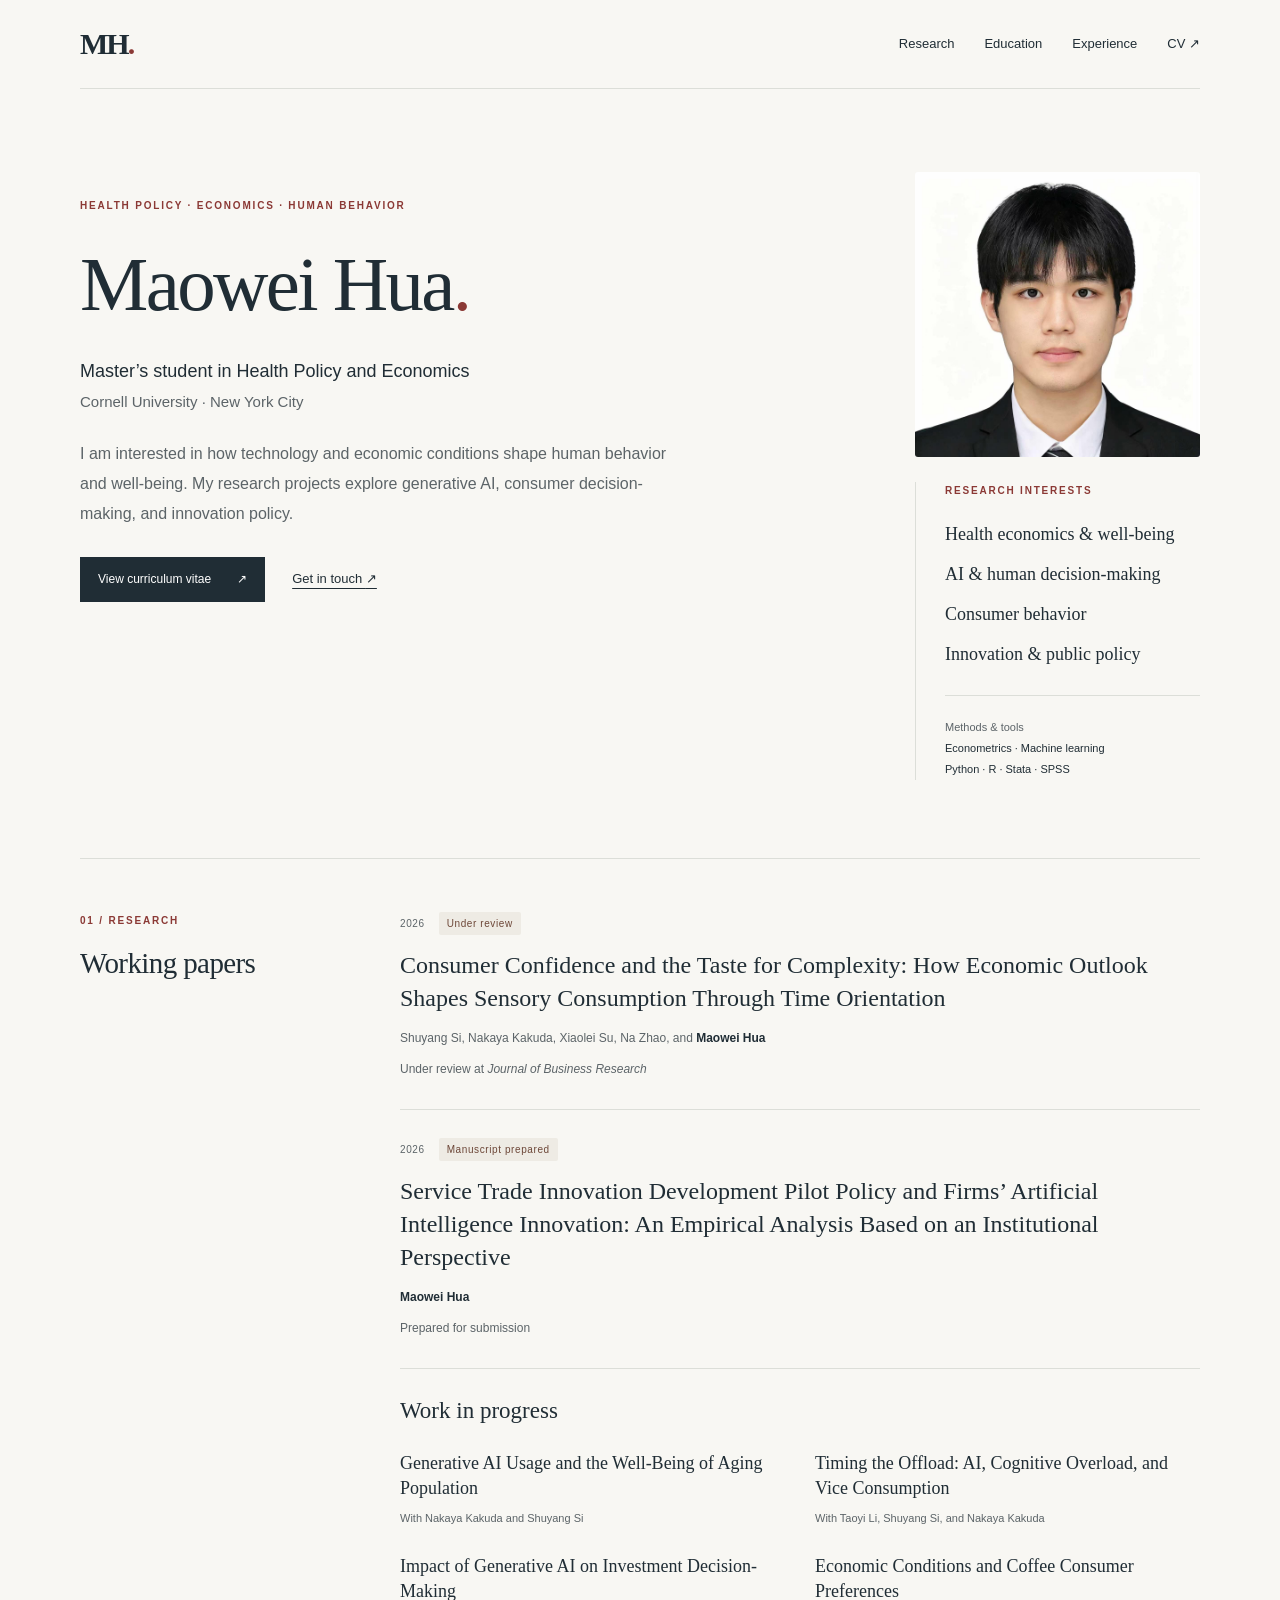
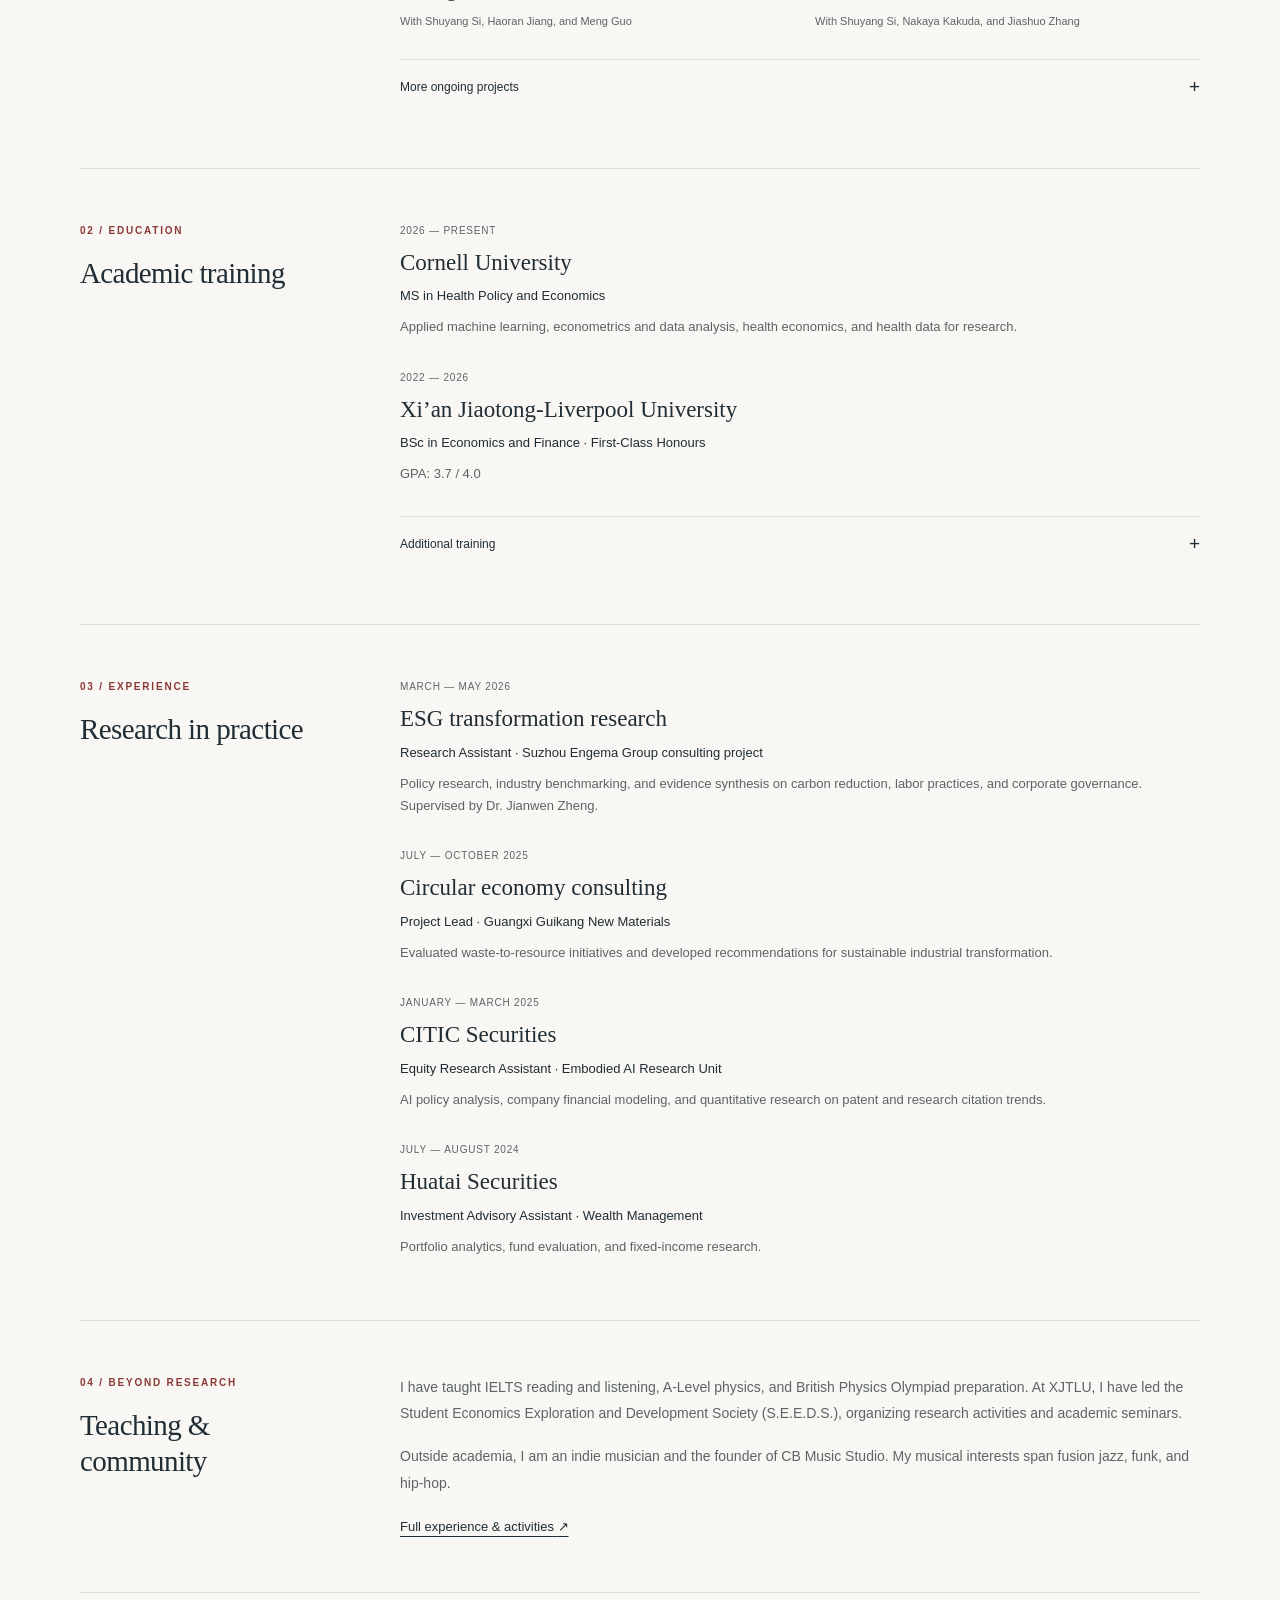
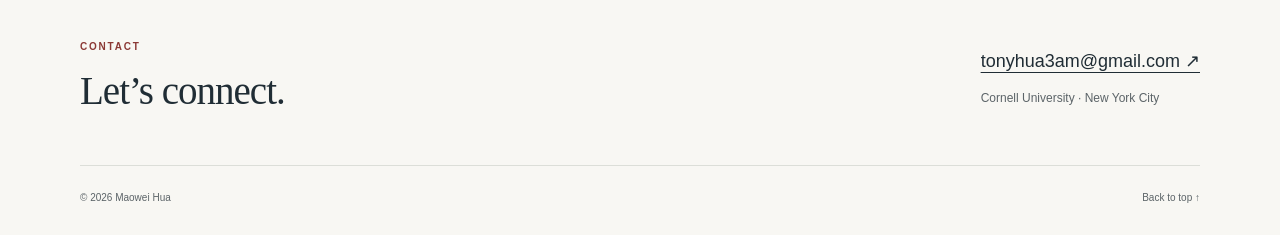
==== index.html @ 82cfe160 "Add files via upload" ====
<!doctype html>
<html lang="en">
<head>
  <meta charset="utf-8">
  <meta name="viewport" content="width=device-width, initial-scale=1">
  <meta name="description" content="Maowei Hua — master's student in Health Policy and Economics at Cornell University. Research interests in AI, consumer behavior, and health economics.">
  <meta name="theme-color" content="#f8f7f3">
  <title>Maowei Hua | Academic Homepage</title>
  <link rel="icon" href="favicon.svg" type="image/svg+xml">
  <link rel="stylesheet" href="style.css">
</head>
<body>
  <a class="skip" href="#main">Skip to content</a>
  <header class="site-header wrap">
    <a class="wordmark" href="#home" aria-label="Maowei Hua, home">MH<span>.</span></a>
    <nav aria-label="Main navigation"><a href="#research">Research</a><a href="#education">Education</a><a href="#experience">Experience</a><a href="cv.html">CV <span aria-hidden="true">↗</span></a></nav>
  </header>
  <main id="main" class="wrap">
    <section id="home" class="hero">
      <div class="hero-main">
        <p class="eyebrow">Health policy · Economics · Human behavior</p>
        <h1>Maowei Hua<span class="accent">.</span></h1>
        <p class="position">Master’s student in Health Policy and Economics<br><span>Cornell University · New York City</span></p>
        <p class="intro">I am interested in how technology and economic conditions shape human behavior and well-being. My research projects explore generative AI, consumer decision-making, and innovation policy.</p>
        <div class="hero-links"><a class="button" href="cv.html">View curriculum vitae <span aria-hidden="true">↗</span></a><a class="text-link" href="mailto:tonyhua3am@gmail.com">Get in touch <span aria-hidden="true">↗</span></a></div>
      </div>
      <aside class="profile-aside" aria-label="Portrait and research interests">
        <img class="portrait" src="portrait.png" alt="Portrait of Maowei Hua in a dark suit against a white background" width="1280" height="1280" fetchpriority="high">
        <div class="research-note">
        <p class="eyebrow">Research interests</p>
        <ul><li>Health economics &amp; well-being</li><li>AI &amp; human decision-making</li><li>Consumer behavior</li><li>Innovation &amp; public policy</li></ul>
        <p class="note-bottom">Methods &amp; tools<br><strong>Econometrics · Machine learning<br>Python · R · Stata · SPSS</strong></p>
        </div>
      </aside>
    </section>
    <section id="research" class="section">
      <div class="section-heading"><p class="eyebrow">01 / Research</p><h2>Working papers</h2></div>
      <div class="section-body">
        <article class="paper"><div class="paper-meta"><span>2026</span><span class="status">Under review</span></div><h3>Consumer Confidence and the Taste for Complexity: How Economic Outlook Shapes Sensory Consumption Through Time Orientation</h3><p class="authors">Shuyang Si, Nakaya Kakuda, Xiaolei Su, Na Zhao, and <strong>Maowei Hua</strong></p><p class="journal">Under review at <em>Journal of Business Research</em></p></article>
        <article class="paper"><div class="paper-meta"><span>2026</span><span class="status">Manuscript prepared</span></div><h3>Service Trade Innovation Development Pilot Policy and Firms’ Artificial Intelligence Innovation: An Empirical Analysis Based on an Institutional Perspective</h3><p class="authors"><strong>Maowei Hua</strong></p><p class="journal">Prepared for submission</p></article>
        <h3 class="subheading">Work in progress</h3>
        <div class="projects">
          <article><h4>Generative AI Usage and the Well-Being of Aging Population</h4><p>With Nakaya Kakuda and Shuyang Si</p></article>
          <article><h4>Timing the Offload: AI, Cognitive Overload, and Vice Consumption</h4><p>With Taoyi Li, Shuyang Si, and Nakaya Kakuda</p></article>
          <article><h4>Impact of Generative AI on Investment Decision-Making</h4><p>With Shuyang Si, Haoran Jiang, and Meng Guo</p></article>
          <article><h4>Economic Conditions and Coffee Consumer Preferences</h4><p>With Shuyang Si, Nakaya Kakuda, and Jiashuo Zhang</p></article>
        </div>
        <details><summary>More ongoing projects <span aria-hidden="true">+</span></summary><div class="projects more-projects">
          <article><h4>Comparative Analysis of Algorithmic vs. Traditional Divination on Student Behavior</h4><p>With Nakaya Kakuda and Canyang Jiang</p></article>
          <article><h4>Impact of Chronic Diseases on Food Confidence</h4><p>With Shuyang Si, Junjie Lvu, and Nakaya Kakuda</p></article>
          <article><h4>Facial Width Height Ratio (fWHR) and Academic Performance: The Relationship Between Researcher’s Facial Structure and Research Output</h4><p>With Yidi Wang, Shuyang Si, and Nakaya Kakuda</p></article>
        </div></details>
      </div>
    </section>
    <section id="education" class="section">
      <div class="section-heading"><p class="eyebrow">02 / Education</p><h2>Academic training</h2></div>
      <div class="section-body">
        <article class="timeline-item"><p class="date">2026 — Present</p><h3>Cornell University</h3><p>MS in Health Policy and Economics</p><p class="muted">Applied machine learning, econometrics and data analysis, health economics, and health data for research.</p></article>
        <article class="timeline-item"><p class="date">2022 — 2026</p><h3>Xi’an Jiaotong-Liverpool University</h3><p>BSc in Economics and Finance · First-Class Honours</p><p class="muted">GPA: 3.7 / 4.0</p></article>
        <details><summary>Additional training <span aria-hidden="true">+</span></summary><div class="additional"><h4>Cornell CICER Summer School · 2025</h4><p>Big data and business analytics, behavioral and environmental economics, corporate finance, and Python. Grade: A+; ranked in the top two.</p><h4>Applied Marketing Analytics Research Seminar · 2024</h4><p>R for statistics in social science. Supervised by Dr. Gokhan Yildirim, Imperial College Business School. Grade: A.</p></div></details>
      </div>
    </section>
    <section id="experience" class="section">
      <div class="section-heading"><p class="eyebrow">03 / Experience</p><h2>Research in practice</h2></div>
      <div class="section-body">
        <article class="timeline-item"><p class="date">March — May 2026</p><h3>ESG transformation research</h3><p>Research Assistant · Suzhou Engema Group consulting project</p><p class="muted">Policy research, industry benchmarking, and evidence synthesis on carbon reduction, labor practices, and corporate governance. Supervised by Dr. Jianwen Zheng.</p></article>
        <article class="timeline-item"><p class="date">July — October 2025</p><h3>Circular economy consulting</h3><p>Project Lead · Guangxi Guikang New Materials</p><p class="muted">Evaluated waste-to-resource initiatives and developed recommendations for sustainable industrial transformation.</p></article>
        <article class="timeline-item"><p class="date">January — March 2025</p><h3>CITIC Securities</h3><p>Equity Research Assistant · Embodied AI Research Unit</p><p class="muted">AI policy analysis, company financial modeling, and quantitative research on patent and research citation trends.</p></article>
        <article class="timeline-item"><p class="date">July — August 2024</p><h3>Huatai Securities</h3><p>Investment Advisory Assistant · Wealth Management</p><p class="muted">Portfolio analytics, fund evaluation, and fixed-income research.</p></article>
      </div>
    </section>
    <section class="section beyond">
      <div class="section-heading"><p class="eyebrow">04 / Beyond research</p><h2>Teaching &amp; community</h2></div>
      <div class="section-body"><p>I have taught IELTS reading and listening, A-Level physics, and British Physics Olympiad preparation. At XJTLU, I have led the Student Economics Exploration and Development Society (S.E.E.D.S.), organizing research activities and academic seminars.</p><p>Outside academia, I am an indie musician and the founder of CB Music Studio. My musical interests span fusion jazz, funk, and hip-hop.</p><a class="text-link" href="cv.html">Full experience &amp; activities <span aria-hidden="true">↗</span></a></div>
    </section>
    <section id="contact" class="contact"><div><p class="eyebrow">Contact</p><h2>Let’s connect.</h2></div><div><a href="mailto:tonyhua3am@gmail.com">tonyhua3am@gmail.com <span aria-hidden="true">↗</span></a><p>Cornell University · New York City</p></div></section>
  </main>
  <footer class="wrap footer"><span>© 2026 Maowei Hua</span><a href="#home">Back to top ↑</a></footer>
</body>
</html>
---- style.css ----
:root{--paper:#f8f7f3;--ink:#202d35;--muted:#5c6468;--accent:#8b3935;--line:#dcded8;--serif:Georgia,'Times New Roman',serif;--sans:Arial,Helvetica,sans-serif}*{box-sizing:border-box}html{scroll-behavior:smooth;scroll-padding-top:32px}body{margin:0;background:var(--paper);color:var(--ink);font:16px/1.7 var(--sans);-webkit-font-smoothing:antialiased}a{color:inherit;text-decoration-thickness:1px;text-underline-offset:5px}a:hover{color:var(--accent)}a:focus-visible,summary:focus-visible,button:focus-visible{outline:2px solid var(--accent);outline-offset:6px}p{margin:0 0 16px}h1,h2,h3,h4{font-weight:400;line-height:1.25;margin:0}h1,h2,h3{font-family:var(--serif)}.wrap{width:min(1120px,calc(100% - 112px));margin:auto}.site-header{display:flex;align-items:center;justify-content:space-between;padding:27px 0;border-bottom:1px solid var(--line)}.wordmark{font:700 30px var(--serif);text-decoration:none;letter-spacing:-2px}.wordmark span,.accent{color:var(--accent)}nav{display:flex;gap:30px;font-size:13px}nav a{text-decoration:none}.hero{display:grid;grid-template-columns:1fr 285px;gap:90px;padding:83px 0 78px;align-items:center}.eyebrow{text-transform:uppercase;letter-spacing:1.8px;font-size:10px;font-weight:700;color:var(--accent);margin-bottom:23px}.hero h1{font-size:clamp(48px,6vw,78px);letter-spacing:-2.6px;margin:0 0 24px}.position{font-size:18px;line-height:1.65;margin-bottom:23px}.position span{color:var(--muted);font-size:15px}.intro{max-width:610px;color:var(--muted);font-size:16px;line-height:1.85}.hero-links{display:flex;gap:27px;align-items:center;margin-top:29px}.button{display:inline-flex;gap:26px;align-items:center;background:var(--ink);color:white;text-decoration:none;padding:12px 18px;font-size:12px}.button:hover{background:var(--accent);color:white}.text-link{font-size:13px}.research-note{border-left:1px solid var(--line);padding:12px 0 8px 29px}.research-note .eyebrow{margin-bottom:22px}.research-note ul{padding:0;list-style:none;margin:0 0 28px}.research-note li{font:18px/1.45 var(--serif);margin-bottom:14px}.note-bottom{font-size:11px;line-height:1.9;color:var(--muted);border-top:1px solid var(--line);padding-top:21px;margin-bottom:0}.note-bottom strong{font-weight:400;color:var(--ink)}.section{border-top:1px solid var(--line);padding:53px 0;display:grid;grid-template-columns:250px 1fr;gap:70px}.section-heading .eyebrow{margin-bottom:16px}.section-heading h2{font-size:29px;letter-spacing:-.6px}.paper{padding-bottom:30px;margin-bottom:28px;border-bottom:1px solid var(--line)}.paper-meta{display:flex;gap:14px;align-items:center;font-size:10px;letter-spacing:.6px;margin-bottom:14px;color:var(--muted)}.status{background:#eeebe4;color:#6d4738;padding:3px 8px;border-radius:2px}.paper h3{font-size:24px;line-height:1.36;margin-bottom:14px}.authors{font-size:12px;color:var(--muted);margin-bottom:9px;line-height:1.8}.authors strong{font-weight:600;color:var(--ink)}.journal{font-size:12px;color:var(--muted);margin-bottom:0}.subheading{font-size:23px;margin-bottom:25px}.projects{display:grid;grid-template-columns:1fr 1fr;gap:25px 30px}.projects h4{font-family:var(--serif);font-size:18px;line-height:1.4;margin-bottom:8px}.projects p{font-size:11px;color:var(--muted);line-height:1.8;margin:0}details{margin-top:27px;border-top:1px solid var(--line)}summary{font-size:12px;cursor:pointer;padding:17px 0;list-style:none;display:flex;justify-content:space-between;gap:20px}summary::-webkit-details-marker{display:none}summary span{font-size:19px;line-height:1}details[open] summary span{transform:rotate(45deg)}.more-projects{padding:12px 0 20px}.timeline-item{margin-bottom:30px}.timeline-item:last-child{margin-bottom:0}.date{font-size:10px;letter-spacing:.8px;text-transform:uppercase;color:var(--muted);margin:0 0 10px}.timeline-item h3{font-size:23px;margin-bottom:8px}.timeline-item p:not(.date){font-size:13px;margin-bottom:9px}.muted{color:var(--muted)}.additional{padding:8px 0}.additional h4{font:18px/1.4 var(--serif);margin-bottom:9px}.additional p{font-size:13px;color:var(--muted);margin-bottom:23px}.beyond .section-body p{font-size:14px;color:var(--muted);line-height:1.9}.contact{border-top:1px solid var(--line);padding:45px 0 49px;display:flex;align-items:center;justify-content:space-between;gap:30px}.contact .eyebrow{margin-bottom:12px}.contact h2{font-size:39px;letter-spacing:-1px}.contact a{font-size:18px}.contact p:not(.eyebrow){font-size:12px;color:var(--muted);margin:12px 0 0}.footer{border-top:1px solid var(--line);padding:23px 0 29px;display:flex;justify-content:space-between;font-size:10px;color:var(--muted)}.footer a{text-decoration:none}.skip{position:absolute;left:20px;top:-100px;background:var(--ink);color:white;padding:10px;z-index:10}.skip:focus{top:10px}.cv{max-width:850px;padding-top:50px;padding-bottom:50px}.cv h1{font-size:52px;margin-bottom:8px}.cv .cv-subtitle{color:var(--muted);font-size:16px}.cv h2{font-size:25px;margin:35px 0 20px;border-bottom:1px solid var(--line);padding-bottom:10px}.cv h3{font-size:19px;margin-bottom:6px}.cv article{margin-bottom:22px}.cv article p,.cv li{font-size:13px}.cv ul{padding-left:20px}.cv .cv-actions{display:flex;gap:20px;margin:25px 0}.cv button{border:0;cursor:pointer;font-family:var(--sans)}.cv-note{font-size:11px;color:var(--muted)}@media(max-width:950px){.wrap{width:calc(100% - 64px)}.hero{gap:40px;grid-template-columns:1fr 240px}.section{grid-template-columns:190px 1fr;gap:35px}.hero h1{font-size:62px}.hero-links{gap:18px}}@media(max-width:700px){.wrap{width:calc(100% - 40px)}.site-header{padding:22px 0}nav{gap:16px;font-size:11px}.wordmark{font-size:26px}.hero{grid-template-columns:1fr;gap:32px;padding:49px 0 43px}.hero h1{font-size:54px}.eyebrow{letter-spacing:1.3px;font-size:9px}.hero .eyebrow{margin-bottom:20px}.position{font-size:17px}.intro{font-size:15px}.research-note{padding:0 0 0 20px}.research-note ul{display:grid;grid-template-columns:1fr 1fr;gap:12px 18px;margin-bottom:0}.research-note li{font-size:16px;margin:0}.note-bottom{margin-top:20px}.section{display:block;padding:36px 0}.section-heading{margin-bottom:27px}.section-heading .eyebrow{margin-bottom:10px}.section-heading h2{font-size:28px}.paper h3{font-size:22px}.projects{grid-template-columns:1fr;gap:24px}.projects h4{font-size:19px}.projects p{font-size:12px}.contact{display:block;padding:35px 0}.contact>div+div{margin-top:25px}.contact a{font-size:17px}.hero-links{flex-wrap:wrap}.cv{padding-top:30px}.cv h1{font-size:42px}}@media(prefers-reduced-motion:reduce){html{scroll-behavior:auto}}@media print{body{background:white;color:black;font-size:11px}.site-header,.footer,.cv-actions,.skip{display:none!important}.wrap{width:100%;max-width:none}.cv{padding:0}.cv h1{font-size:30px}.cv h2{font-size:18px;margin-top:22px;break-after:avoid}.cv h3{font-size:14px}.cv article{break-inside:avoid;margin-bottom:12px}.cv article p,.cv li{font-size:10px;line-height:1.5}.cv .cv-subtitle{font-size:11px}a{color:inherit;text-decoration:none}@page{size:A4;margin:18mm}}
.profile-aside{align-self:start}.portrait{display:block;width:100%;height:auto;aspect-ratio:4/5;object-fit:cover;border-radius:3px;margin-bottom:25px}.profile-aside .research-note{padding-top:0;padding-bottom:0}.hero{align-items:start}.hero-main{padding-top:25px}@media(max-width:700px){.hero-main{padding-top:0}.profile-aside{display:grid;grid-template-columns:125px 1fr;gap:20px;align-items:start}.portrait{margin:0}.profile-aside .research-note{border:0;padding:0}.profile-aside .research-note ul{display:block}.profile-aside .research-note li{margin-bottom:10px;font-size:15px}.profile-aside .research-note .eyebrow{margin-bottom:13px}.profile-aside .note-bottom{font-size:10px;margin-top:15px;padding-top:13px}}
.portrait{aspect-ratio:1/1}
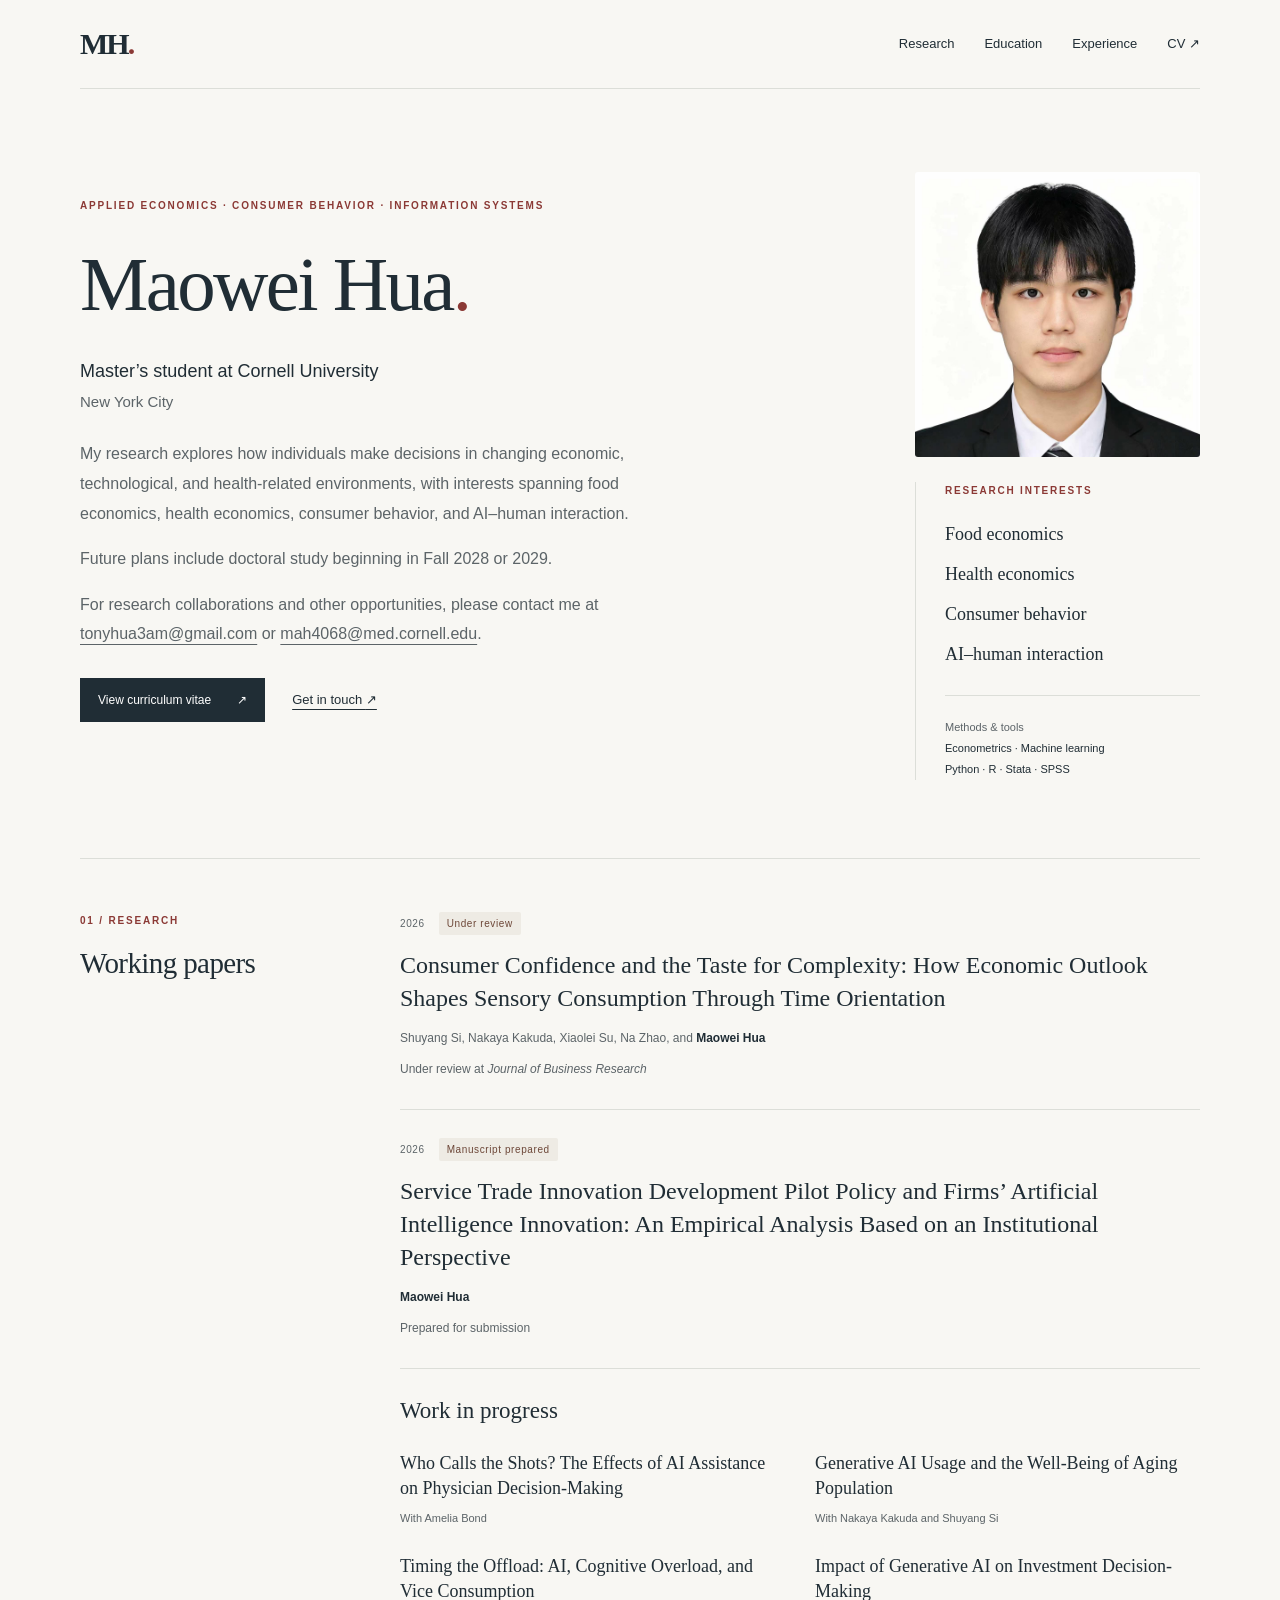
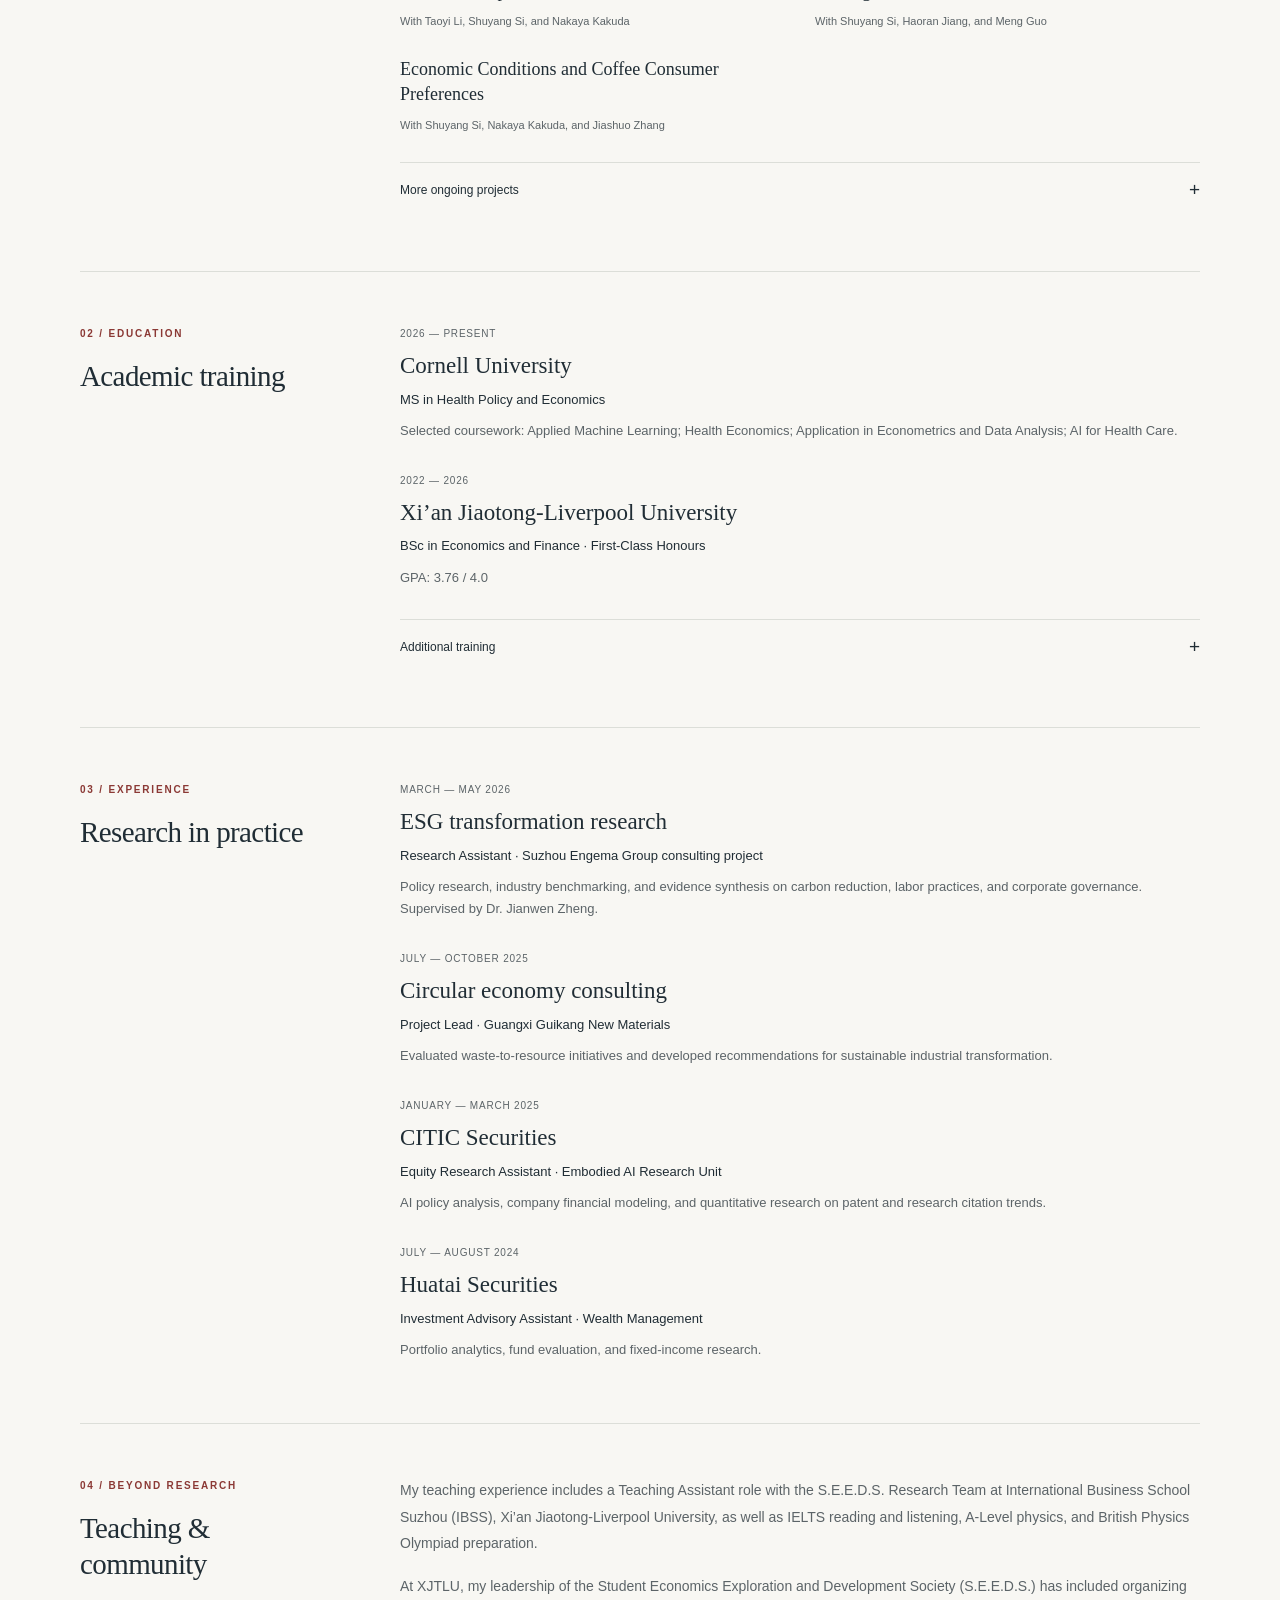
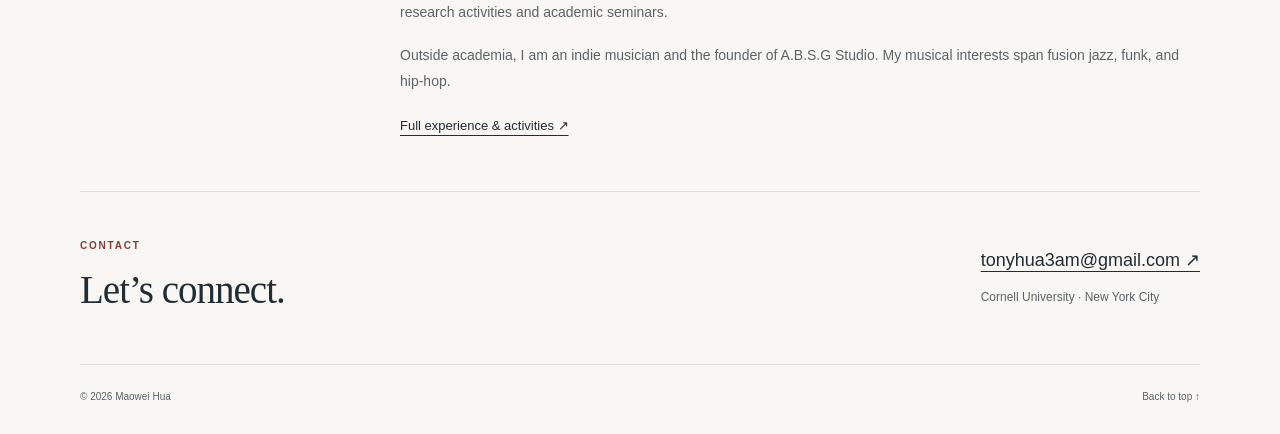
==== commit db0dea7a: "Add files via upload" ====
--- a/index.html
+++ b/index.html
@@ -3,7 +3,7 @@
 <head>
   <meta charset="utf-8">
   <meta name="viewport" content="width=device-width, initial-scale=1">
-  <meta name="description" content="Maowei Hua — master's student in Health Policy and Economics at Cornell University. Research interests in AI, consumer behavior, and health economics.">
+  <meta name="description" content="Maowei Hua — master’s student at Cornell University. Research interests in applied economics, consumer behavior, information systems, and AI–human interaction.">
   <meta name="theme-color" content="#f8f7f3">
   <title>Maowei Hua | Academic Homepage</title>
   <link rel="icon" href="favicon.svg" type="image/svg+xml">
@@ -18,17 +18,19 @@
   <main id="main" class="wrap">
     <section id="home" class="hero">
       <div class="hero-main">
-        <p class="eyebrow">Health policy · Economics · Human behavior</p>
+        <p class="eyebrow">Applied economics · Consumer behavior · Information systems</p>
         <h1>Maowei Hua<span class="accent">.</span></h1>
-        <p class="position">Master’s student in Health Policy and Economics<br><span>Cornell University · New York City</span></p>
-        <p class="intro">I am interested in how technology and economic conditions shape human behavior and well-being. My research projects explore generative AI, consumer decision-making, and innovation policy.</p>
+        <p class="position">Master’s student at Cornell University<br><span>New York City</span></p>
+        <p class="intro">My research explores how individuals make decisions in changing economic, technological, and health-related environments, with interests spanning food economics, health economics, consumer behavior, and AI–human interaction.</p>
+        <p class="intro">Future plans include doctoral study beginning in Fall 2028 or 2029.</p>
+        <p class="intro">For research collaborations and other opportunities, please contact me at <a href="mailto:tonyhua3am@gmail.com">tonyhua3am@gmail.com</a> or <a href="mailto:mah4068@med.cornell.edu">mah4068@med.cornell.edu</a>.</p>
         <div class="hero-links"><a class="button" href="cv.html">View curriculum vitae <span aria-hidden="true">↗</span></a><a class="text-link" href="mailto:tonyhua3am@gmail.com">Get in touch <span aria-hidden="true">↗</span></a></div>
       </div>
       <aside class="profile-aside" aria-label="Portrait and research interests">
         <img class="portrait" src="portrait.png" alt="Portrait of Maowei Hua in a dark suit against a white background" width="1280" height="1280" fetchpriority="high">
         <div class="research-note">
         <p class="eyebrow">Research interests</p>
-        <ul><li>Health economics &amp; well-being</li><li>AI &amp; human decision-making</li><li>Consumer behavior</li><li>Innovation &amp; public policy</li></ul>
+        <ul><li>Food economics</li><li>Health economics</li><li>Consumer behavior</li><li>AI–human interaction</li></ul>
         <p class="note-bottom">Methods &amp; tools<br><strong>Econometrics · Machine learning<br>Python · R · Stata · SPSS</strong></p>
         </div>
       </aside>
@@ -40,13 +42,13 @@
         <article class="paper"><div class="paper-meta"><span>2026</span><span class="status">Manuscript prepared</span></div><h3>Service Trade Innovation Development Pilot Policy and Firms’ Artificial Intelligence Innovation: An Empirical Analysis Based on an Institutional Perspective</h3><p class="authors"><strong>Maowei Hua</strong></p><p class="journal">Prepared for submission</p></article>
         <h3 class="subheading">Work in progress</h3>
         <div class="projects">
+          <article><h4>Who Calls the Shots? The Effects of AI Assistance on Physician Decision-Making</h4><p>With Amelia Bond</p></article>
           <article><h4>Generative AI Usage and the Well-Being of Aging Population</h4><p>With Nakaya Kakuda and Shuyang Si</p></article>
           <article><h4>Timing the Offload: AI, Cognitive Overload, and Vice Consumption</h4><p>With Taoyi Li, Shuyang Si, and Nakaya Kakuda</p></article>
           <article><h4>Impact of Generative AI on Investment Decision-Making</h4><p>With Shuyang Si, Haoran Jiang, and Meng Guo</p></article>
           <article><h4>Economic Conditions and Coffee Consumer Preferences</h4><p>With Shuyang Si, Nakaya Kakuda, and Jiashuo Zhang</p></article>
         </div>
         <details><summary>More ongoing projects <span aria-hidden="true">+</span></summary><div class="projects more-projects">
-          <article><h4>Comparative Analysis of Algorithmic vs. Traditional Divination on Student Behavior</h4><p>With Nakaya Kakuda and Canyang Jiang</p></article>
           <article><h4>Impact of Chronic Diseases on Food Confidence</h4><p>With Shuyang Si, Junjie Lvu, and Nakaya Kakuda</p></article>
           <article><h4>Facial Width Height Ratio (fWHR) and Academic Performance: The Relationship Between Researcher’s Facial Structure and Research Output</h4><p>With Yidi Wang, Shuyang Si, and Nakaya Kakuda</p></article>
         </div></details>
@@ -55,8 +57,8 @@
     <section id="education" class="section">
       <div class="section-heading"><p class="eyebrow">02 / Education</p><h2>Academic training</h2></div>
       <div class="section-body">
-        <article class="timeline-item"><p class="date">2026 — Present</p><h3>Cornell University</h3><p>MS in Health Policy and Economics</p><p class="muted">Applied machine learning, econometrics and data analysis, health economics, and health data for research.</p></article>
-        <article class="timeline-item"><p class="date">2022 — 2026</p><h3>Xi’an Jiaotong-Liverpool University</h3><p>BSc in Economics and Finance · First-Class Honours</p><p class="muted">GPA: 3.7 / 4.0</p></article>
+        <article class="timeline-item"><p class="date">2026 — Present</p><h3>Cornell University</h3><p>MS in Health Policy and Economics</p><p class="muted">Selected coursework: Applied Machine Learning; Health Economics; Application in Econometrics and Data Analysis; AI for Health Care.</p></article>
+        <article class="timeline-item"><p class="date">2022 — 2026</p><h3>Xi’an Jiaotong-Liverpool University</h3><p>BSc in Economics and Finance · First-Class Honours</p><p class="muted">GPA: 3.76 / 4.0</p></article>
         <details><summary>Additional training <span aria-hidden="true">+</span></summary><div class="additional"><h4>Cornell CICER Summer School · 2025</h4><p>Big data and business analytics, behavioral and environmental economics, corporate finance, and Python. Grade: A+; ranked in the top two.</p><h4>Applied Marketing Analytics Research Seminar · 2024</h4><p>R for statistics in social science. Supervised by Dr. Gokhan Yildirim, Imperial College Business School. Grade: A.</p></div></details>
       </div>
     </section>
@@ -71,7 +73,7 @@
     </section>
     <section class="section beyond">
       <div class="section-heading"><p class="eyebrow">04 / Beyond research</p><h2>Teaching &amp; community</h2></div>
-      <div class="section-body"><p>I have taught IELTS reading and listening, A-Level physics, and British Physics Olympiad preparation. At XJTLU, I have led the Student Economics Exploration and Development Society (S.E.E.D.S.), organizing research activities and academic seminars.</p><p>Outside academia, I am an indie musician and the founder of CB Music Studio. My musical interests span fusion jazz, funk, and hip-hop.</p><a class="text-link" href="cv.html">Full experience &amp; activities <span aria-hidden="true">↗</span></a></div>
+      <div class="section-body"><p>My teaching experience includes a Teaching Assistant role with the S.E.E.D.S. Research Team at International Business School Suzhou (IBSS), Xi’an Jiaotong-Liverpool University, as well as IELTS reading and listening, A-Level physics, and British Physics Olympiad preparation.</p><p>At XJTLU, my leadership of the Student Economics Exploration and Development Society (S.E.E.D.S.) has included organizing research activities and academic seminars.</p><p>Outside academia, I am an indie musician and the founder of A.B.S.G Studio. My musical interests span fusion jazz, funk, and hip-hop.</p><a class="text-link" href="cv.html">Full experience &amp; activities <span aria-hidden="true">↗</span></a></div>
     </section>
     <section id="contact" class="contact"><div><p class="eyebrow">Contact</p><h2>Let’s connect.</h2></div><div><a href="mailto:tonyhua3am@gmail.com">tonyhua3am@gmail.com <span aria-hidden="true">↗</span></a><p>Cornell University · New York City</p></div></section>
   </main>
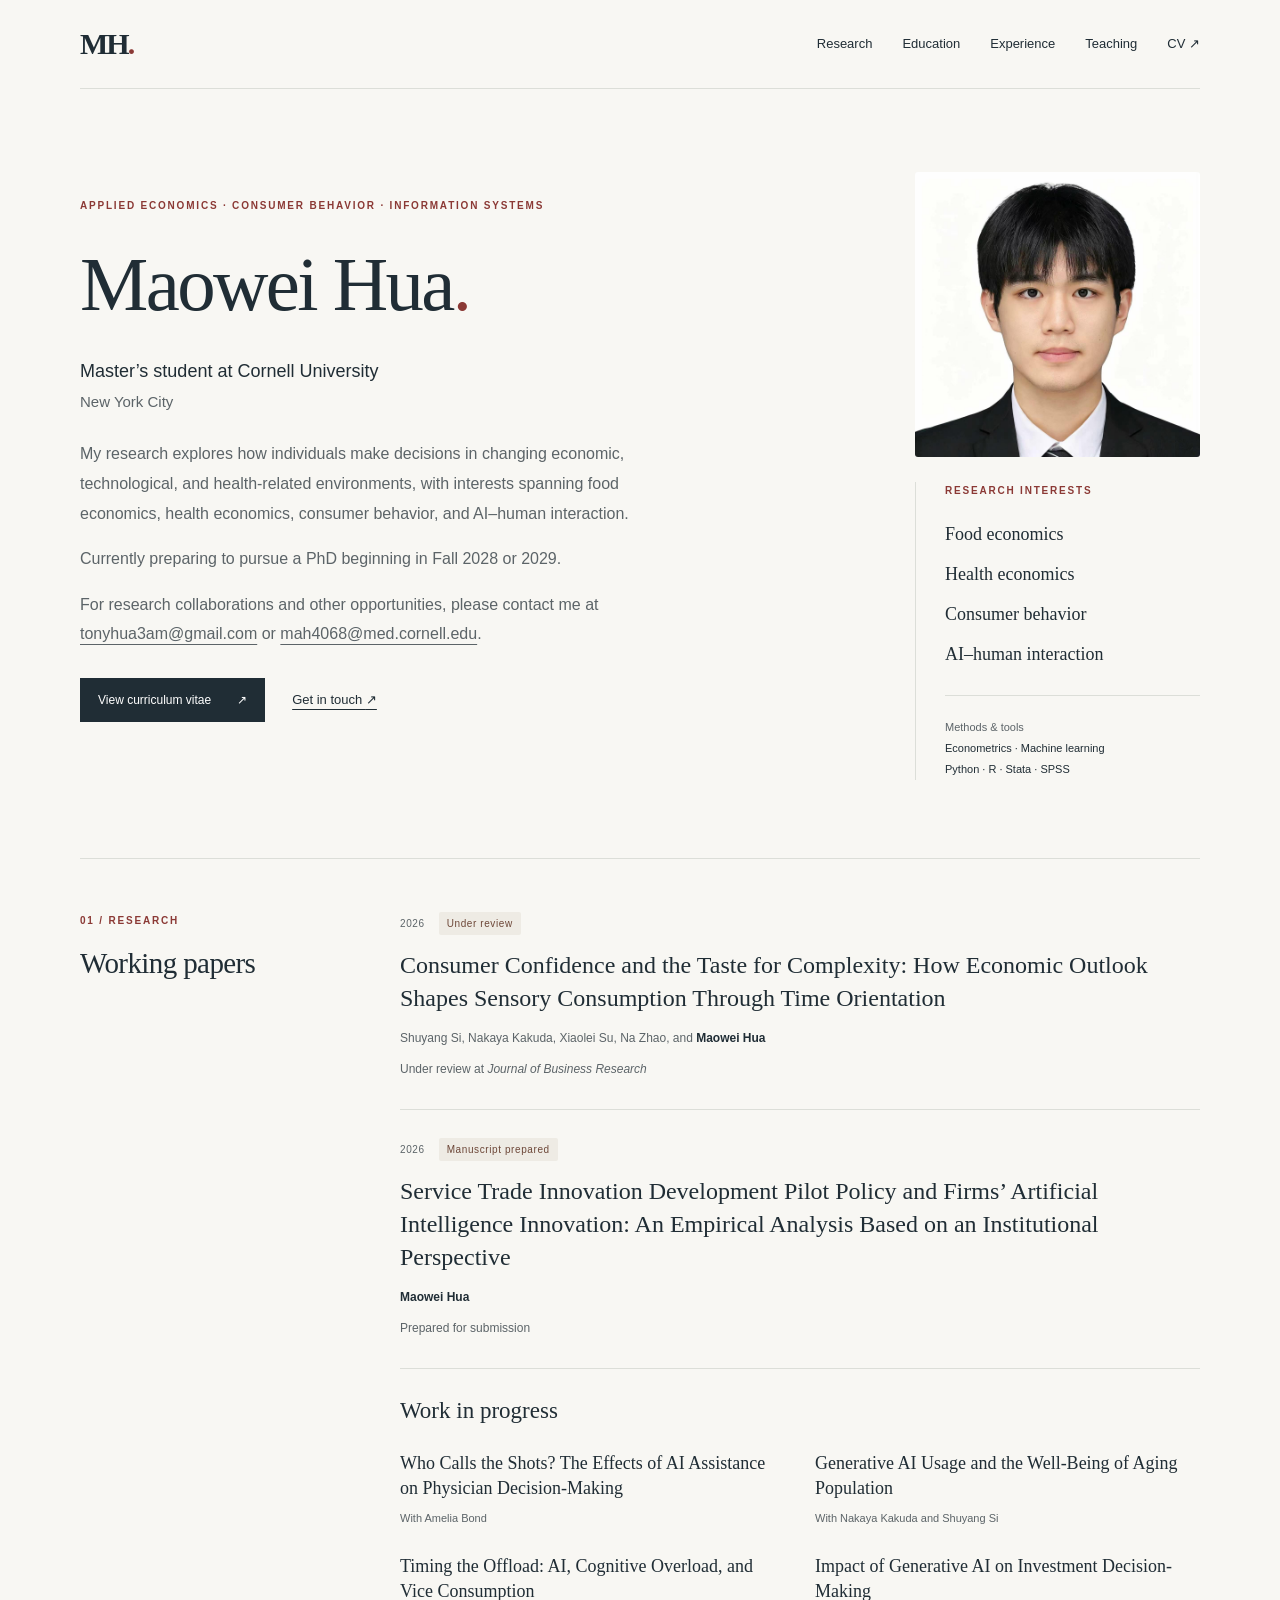
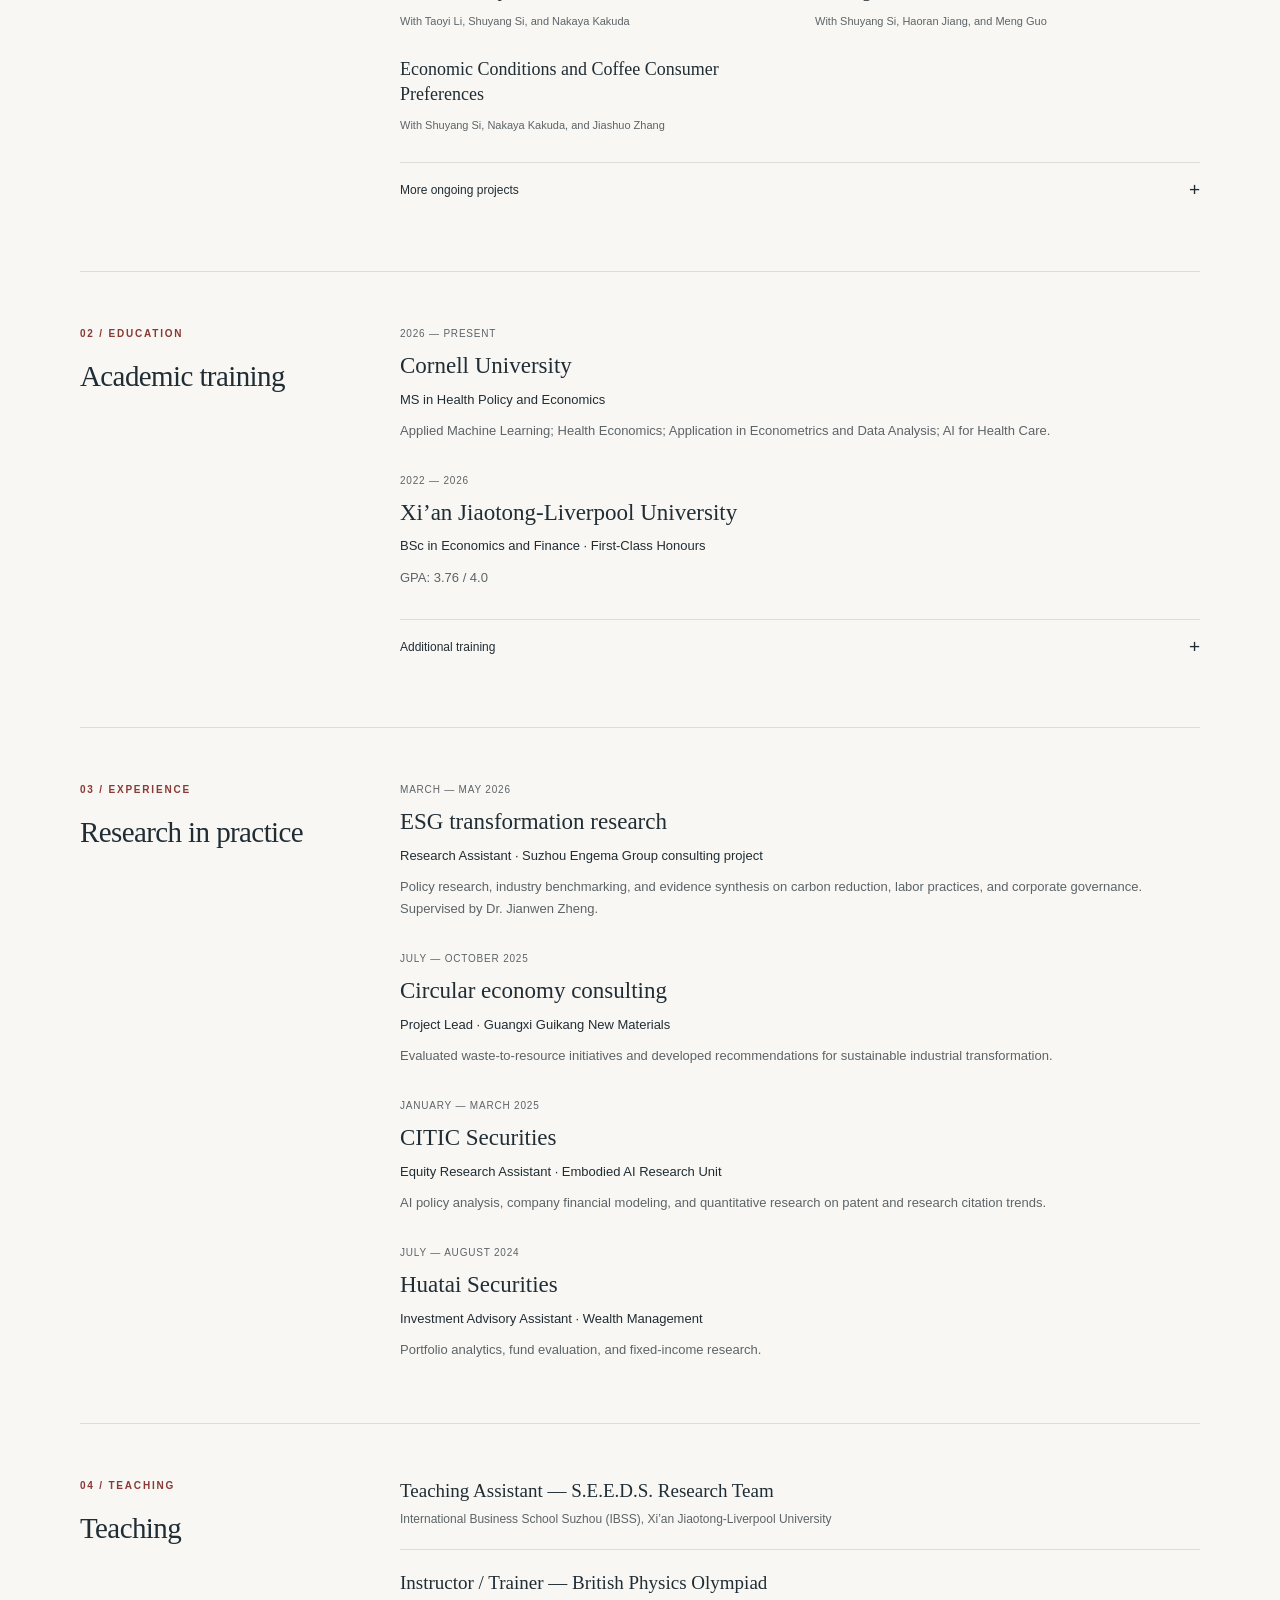
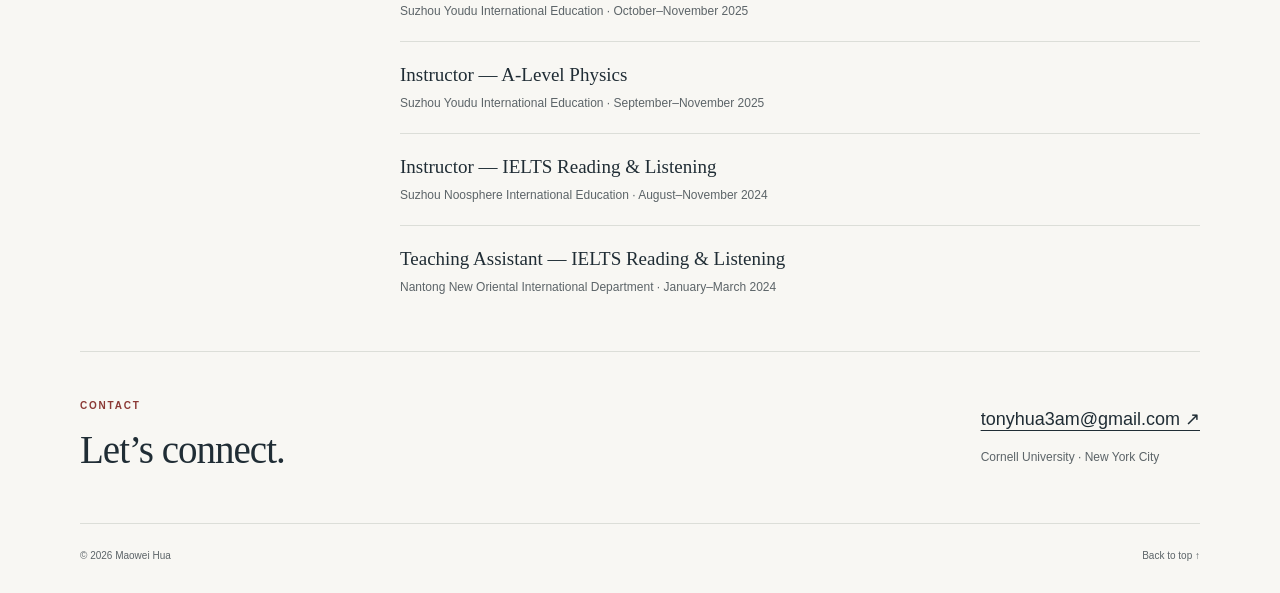
==== commit 32ab97b7: "Add files via upload" ====
--- a/index.html
+++ b/index.html
@@ -13,7 +13,7 @@
   <a class="skip" href="#main">Skip to content</a>
   <header class="site-header wrap">
     <a class="wordmark" href="#home" aria-label="Maowei Hua, home">MH<span>.</span></a>
-    <nav aria-label="Main navigation"><a href="#research">Research</a><a href="#education">Education</a><a href="#experience">Experience</a><a href="cv.html">CV <span aria-hidden="true">↗</span></a></nav>
+    <nav aria-label="Main navigation"><a href="#research">Research</a><a href="#education">Education</a><a href="#experience">Experience</a><a href="#teaching">Teaching</a><a href="cv.html">CV <span aria-hidden="true">↗</span></a></nav>
   </header>
   <main id="main" class="wrap">
     <section id="home" class="hero">
@@ -22,7 +22,7 @@
         <h1>Maowei Hua<span class="accent">.</span></h1>
         <p class="position">Master’s student at Cornell University<br><span>New York City</span></p>
         <p class="intro">My research explores how individuals make decisions in changing economic, technological, and health-related environments, with interests spanning food economics, health economics, consumer behavior, and AI–human interaction.</p>
-        <p class="intro">Future plans include doctoral study beginning in Fall 2028 or 2029.</p>
+        <p class="intro">Currently preparing to pursue a PhD beginning in Fall 2028 or 2029.</p>
         <p class="intro">For research collaborations and other opportunities, please contact me at <a href="mailto:tonyhua3am@gmail.com">tonyhua3am@gmail.com</a> or <a href="mailto:mah4068@med.cornell.edu">mah4068@med.cornell.edu</a>.</p>
         <div class="hero-links"><a class="button" href="cv.html">View curriculum vitae <span aria-hidden="true">↗</span></a><a class="text-link" href="mailto:tonyhua3am@gmail.com">Get in touch <span aria-hidden="true">↗</span></a></div>
       </div>
@@ -57,7 +57,7 @@
     <section id="education" class="section">
       <div class="section-heading"><p class="eyebrow">02 / Education</p><h2>Academic training</h2></div>
       <div class="section-body">
-        <article class="timeline-item"><p class="date">2026 — Present</p><h3>Cornell University</h3><p>MS in Health Policy and Economics</p><p class="muted">Selected coursework: Applied Machine Learning; Health Economics; Application in Econometrics and Data Analysis; AI for Health Care.</p></article>
+        <article class="timeline-item"><p class="date">2026 — Present</p><h3>Cornell University</h3><p>MS in Health Policy and Economics</p><p class="muted">Applied Machine Learning; Health Economics; Application in Econometrics and Data Analysis; AI for Health Care.</p></article>
         <article class="timeline-item"><p class="date">2022 — 2026</p><h3>Xi’an Jiaotong-Liverpool University</h3><p>BSc in Economics and Finance · First-Class Honours</p><p class="muted">GPA: 3.76 / 4.0</p></article>
         <details><summary>Additional training <span aria-hidden="true">+</span></summary><div class="additional"><h4>Cornell CICER Summer School · 2025</h4><p>Big data and business analytics, behavioral and environmental economics, corporate finance, and Python. Grade: A+; ranked in the top two.</p><h4>Applied Marketing Analytics Research Seminar · 2024</h4><p>R for statistics in social science. Supervised by Dr. Gokhan Yildirim, Imperial College Business School. Grade: A.</p></div></details>
       </div>
@@ -71,9 +71,17 @@
         <article class="timeline-item"><p class="date">July — August 2024</p><h3>Huatai Securities</h3><p>Investment Advisory Assistant · Wealth Management</p><p class="muted">Portfolio analytics, fund evaluation, and fixed-income research.</p></article>
       </div>
     </section>
-    <section class="section beyond">
-      <div class="section-heading"><p class="eyebrow">04 / Beyond research</p><h2>Teaching &amp; community</h2></div>
-      <div class="section-body"><p>My teaching experience includes a Teaching Assistant role with the S.E.E.D.S. Research Team at International Business School Suzhou (IBSS), Xi’an Jiaotong-Liverpool University, as well as IELTS reading and listening, A-Level physics, and British Physics Olympiad preparation.</p><p>At XJTLU, my leadership of the Student Economics Exploration and Development Society (S.E.E.D.S.) has included organizing research activities and academic seminars.</p><p>Outside academia, I am an indie musician and the founder of A.B.S.G Studio. My musical interests span fusion jazz, funk, and hip-hop.</p><a class="text-link" href="cv.html">Full experience &amp; activities <span aria-hidden="true">↗</span></a></div>
+    <section id="teaching" class="section">
+      <div class="section-heading"><p class="eyebrow">04 / Teaching</p><h2>Teaching</h2></div>
+      <div class="section-body">
+        <ul class="teaching-list">
+          <li><h3>Teaching Assistant — S.E.E.D.S. Research Team</h3><p>International Business School Suzhou (IBSS), Xi’an Jiaotong-Liverpool University</p></li>
+          <li><h3>Instructor / Trainer — British Physics Olympiad</h3><p>Suzhou Youdu International Education · October–November 2025</p></li>
+          <li><h3>Instructor — A-Level Physics</h3><p>Suzhou Youdu International Education · September–November 2025</p></li>
+          <li><h3>Instructor — IELTS Reading &amp; Listening</h3><p>Suzhou Noosphere International Education · August–November 2024</p></li>
+          <li><h3>Teaching Assistant — IELTS Reading &amp; Listening</h3><p>Nantong New Oriental International Department · January–March 2024</p></li>
+        </ul>
+      </div>
     </section>
     <section id="contact" class="contact"><div><p class="eyebrow">Contact</p><h2>Let’s connect.</h2></div><div><a href="mailto:tonyhua3am@gmail.com">tonyhua3am@gmail.com <span aria-hidden="true">↗</span></a><p>Cornell University · New York City</p></div></section>
   </main>
--- a/style.css
+++ b/style.css
@@ -1,3 +1,4 @@
 :root{--paper:#f8f7f3;--ink:#202d35;--muted:#5c6468;--accent:#8b3935;--line:#dcded8;--serif:Georgia,'Times New Roman',serif;--sans:Arial,Helvetica,sans-serif}*{box-sizing:border-box}html{scroll-behavior:smooth;scroll-padding-top:32px}body{margin:0;background:var(--paper);color:var(--ink);font:16px/1.7 var(--sans);-webkit-font-smoothing:antialiased}a{color:inherit;text-decoration-thickness:1px;text-underline-offset:5px}a:hover{color:var(--accent)}a:focus-visible,summary:focus-visible,button:focus-visible{outline:2px solid var(--accent);outline-offset:6px}p{margin:0 0 16px}h1,h2,h3,h4{font-weight:400;line-height:1.25;margin:0}h1,h2,h3{font-family:var(--serif)}.wrap{width:min(1120px,calc(100% - 112px));margin:auto}.site-header{display:flex;align-items:center;justify-content:space-between;padding:27px 0;border-bottom:1px solid var(--line)}.wordmark{font:700 30px var(--serif);text-decoration:none;letter-spacing:-2px}.wordmark span,.accent{color:var(--accent)}nav{display:flex;gap:30px;font-size:13px}nav a{text-decoration:none}.hero{display:grid;grid-template-columns:1fr 285px;gap:90px;padding:83px 0 78px;align-items:center}.eyebrow{text-transform:uppercase;letter-spacing:1.8px;font-size:10px;font-weight:700;color:var(--accent);margin-bottom:23px}.hero h1{font-size:clamp(48px,6vw,78px);letter-spacing:-2.6px;margin:0 0 24px}.position{font-size:18px;line-height:1.65;margin-bottom:23px}.position span{color:var(--muted);font-size:15px}.intro{max-width:610px;color:var(--muted);font-size:16px;line-height:1.85}.hero-links{display:flex;gap:27px;align-items:center;margin-top:29px}.button{display:inline-flex;gap:26px;align-items:center;background:var(--ink);color:white;text-decoration:none;padding:12px 18px;font-size:12px}.button:hover{background:var(--accent);color:white}.text-link{font-size:13px}.research-note{border-left:1px solid var(--line);padding:12px 0 8px 29px}.research-note .eyebrow{margin-bottom:22px}.research-note ul{padding:0;list-style:none;margin:0 0 28px}.research-note li{font:18px/1.45 var(--serif);margin-bottom:14px}.note-bottom{font-size:11px;line-height:1.9;color:var(--muted);border-top:1px solid var(--line);padding-top:21px;margin-bottom:0}.note-bottom strong{font-weight:400;color:var(--ink)}.section{border-top:1px solid var(--line);padding:53px 0;display:grid;grid-template-columns:250px 1fr;gap:70px}.section-heading .eyebrow{margin-bottom:16px}.section-heading h2{font-size:29px;letter-spacing:-.6px}.paper{padding-bottom:30px;margin-bottom:28px;border-bottom:1px solid var(--line)}.paper-meta{display:flex;gap:14px;align-items:center;font-size:10px;letter-spacing:.6px;margin-bottom:14px;color:var(--muted)}.status{background:#eeebe4;color:#6d4738;padding:3px 8px;border-radius:2px}.paper h3{font-size:24px;line-height:1.36;margin-bottom:14px}.authors{font-size:12px;color:var(--muted);margin-bottom:9px;line-height:1.8}.authors strong{font-weight:600;color:var(--ink)}.journal{font-size:12px;color:var(--muted);margin-bottom:0}.subheading{font-size:23px;margin-bottom:25px}.projects{display:grid;grid-template-columns:1fr 1fr;gap:25px 30px}.projects h4{font-family:var(--serif);font-size:18px;line-height:1.4;margin-bottom:8px}.projects p{font-size:11px;color:var(--muted);line-height:1.8;margin:0}details{margin-top:27px;border-top:1px solid var(--line)}summary{font-size:12px;cursor:pointer;padding:17px 0;list-style:none;display:flex;justify-content:space-between;gap:20px}summary::-webkit-details-marker{display:none}summary span{font-size:19px;line-height:1}details[open] summary span{transform:rotate(45deg)}.more-projects{padding:12px 0 20px}.timeline-item{margin-bottom:30px}.timeline-item:last-child{margin-bottom:0}.date{font-size:10px;letter-spacing:.8px;text-transform:uppercase;color:var(--muted);margin:0 0 10px}.timeline-item h3{font-size:23px;margin-bottom:8px}.timeline-item p:not(.date){font-size:13px;margin-bottom:9px}.muted{color:var(--muted)}.additional{padding:8px 0}.additional h4{font:18px/1.4 var(--serif);margin-bottom:9px}.additional p{font-size:13px;color:var(--muted);margin-bottom:23px}.beyond .section-body p{font-size:14px;color:var(--muted);line-height:1.9}.contact{border-top:1px solid var(--line);padding:45px 0 49px;display:flex;align-items:center;justify-content:space-between;gap:30px}.contact .eyebrow{margin-bottom:12px}.contact h2{font-size:39px;letter-spacing:-1px}.contact a{font-size:18px}.contact p:not(.eyebrow){font-size:12px;color:var(--muted);margin:12px 0 0}.footer{border-top:1px solid var(--line);padding:23px 0 29px;display:flex;justify-content:space-between;font-size:10px;color:var(--muted)}.footer a{text-decoration:none}.skip{position:absolute;left:20px;top:-100px;background:var(--ink);color:white;padding:10px;z-index:10}.skip:focus{top:10px}.cv{max-width:850px;padding-top:50px;padding-bottom:50px}.cv h1{font-size:52px;margin-bottom:8px}.cv .cv-subtitle{color:var(--muted);font-size:16px}.cv h2{font-size:25px;margin:35px 0 20px;border-bottom:1px solid var(--line);padding-bottom:10px}.cv h3{font-size:19px;margin-bottom:6px}.cv article{margin-bottom:22px}.cv article p,.cv li{font-size:13px}.cv ul{padding-left:20px}.cv .cv-actions{display:flex;gap:20px;margin:25px 0}.cv button{border:0;cursor:pointer;font-family:var(--sans)}.cv-note{font-size:11px;color:var(--muted)}@media(max-width:950px){.wrap{width:calc(100% - 64px)}.hero{gap:40px;grid-template-columns:1fr 240px}.section{grid-template-columns:190px 1fr;gap:35px}.hero h1{font-size:62px}.hero-links{gap:18px}}@media(max-width:700px){.wrap{width:calc(100% - 40px)}.site-header{padding:22px 0}nav{gap:16px;font-size:11px}.wordmark{font-size:26px}.hero{grid-template-columns:1fr;gap:32px;padding:49px 0 43px}.hero h1{font-size:54px}.eyebrow{letter-spacing:1.3px;font-size:9px}.hero .eyebrow{margin-bottom:20px}.position{font-size:17px}.intro{font-size:15px}.research-note{padding:0 0 0 20px}.research-note ul{display:grid;grid-template-columns:1fr 1fr;gap:12px 18px;margin-bottom:0}.research-note li{font-size:16px;margin:0}.note-bottom{margin-top:20px}.section{display:block;padding:36px 0}.section-heading{margin-bottom:27px}.section-heading .eyebrow{margin-bottom:10px}.section-heading h2{font-size:28px}.paper h3{font-size:22px}.projects{grid-template-columns:1fr;gap:24px}.projects h4{font-size:19px}.projects p{font-size:12px}.contact{display:block;padding:35px 0}.contact>div+div{margin-top:25px}.contact a{font-size:17px}.hero-links{flex-wrap:wrap}.cv{padding-top:30px}.cv h1{font-size:42px}}@media(prefers-reduced-motion:reduce){html{scroll-behavior:auto}}@media print{body{background:white;color:black;font-size:11px}.site-header,.footer,.cv-actions,.skip{display:none!important}.wrap{width:100%;max-width:none}.cv{padding:0}.cv h1{font-size:30px}.cv h2{font-size:18px;margin-top:22px;break-after:avoid}.cv h3{font-size:14px}.cv article{break-inside:avoid;margin-bottom:12px}.cv article p,.cv li{font-size:10px;line-height:1.5}.cv .cv-subtitle{font-size:11px}a{color:inherit;text-decoration:none}@page{size:A4;margin:18mm}}
 .profile-aside{align-self:start}.portrait{display:block;width:100%;height:auto;aspect-ratio:4/5;object-fit:cover;border-radius:3px;margin-bottom:25px}.profile-aside .research-note{padding-top:0;padding-bottom:0}.hero{align-items:start}.hero-main{padding-top:25px}@media(max-width:700px){.hero-main{padding-top:0}.profile-aside{display:grid;grid-template-columns:125px 1fr;gap:20px;align-items:start}.portrait{margin:0}.profile-aside .research-note{border:0;padding:0}.profile-aside .research-note ul{display:block}.profile-aside .research-note li{margin-bottom:10px;font-size:15px}.profile-aside .research-note .eyebrow{margin-bottom:13px}.profile-aside .note-bottom{font-size:10px;margin-top:15px;padding-top:13px}}
 .portrait{aspect-ratio:1/1}
+.teaching-list{list-style:none;margin:0;padding:0}.teaching-list li{padding:0 0 19px;margin:0 0 19px;border-bottom:1px solid var(--line)}.teaching-list li:last-child{padding-bottom:0;margin-bottom:0;border-bottom:0}.teaching-list h3{font-size:19px;line-height:1.45;margin-bottom:5px}.teaching-list p{font-size:12px;color:var(--muted);margin:0}@media(max-width:380px){.site-header nav{gap:10px;font-size:10px}}
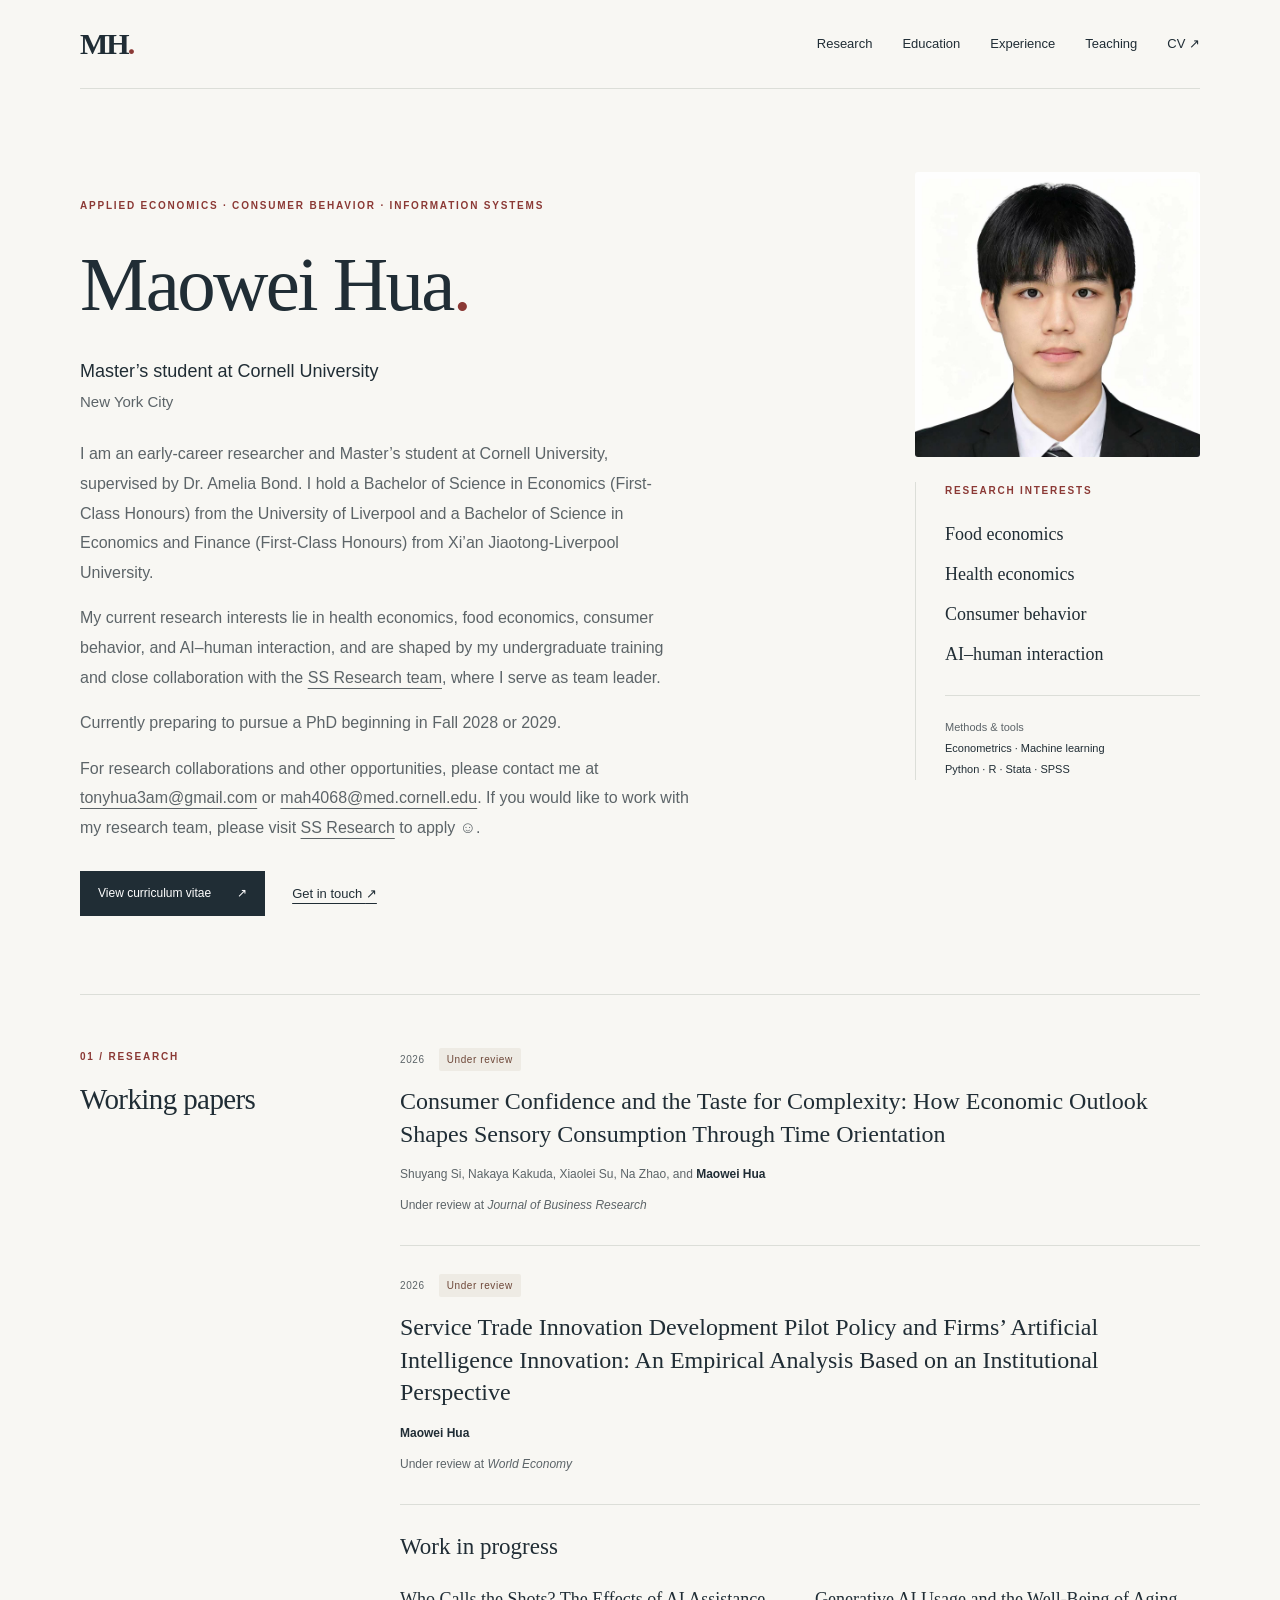
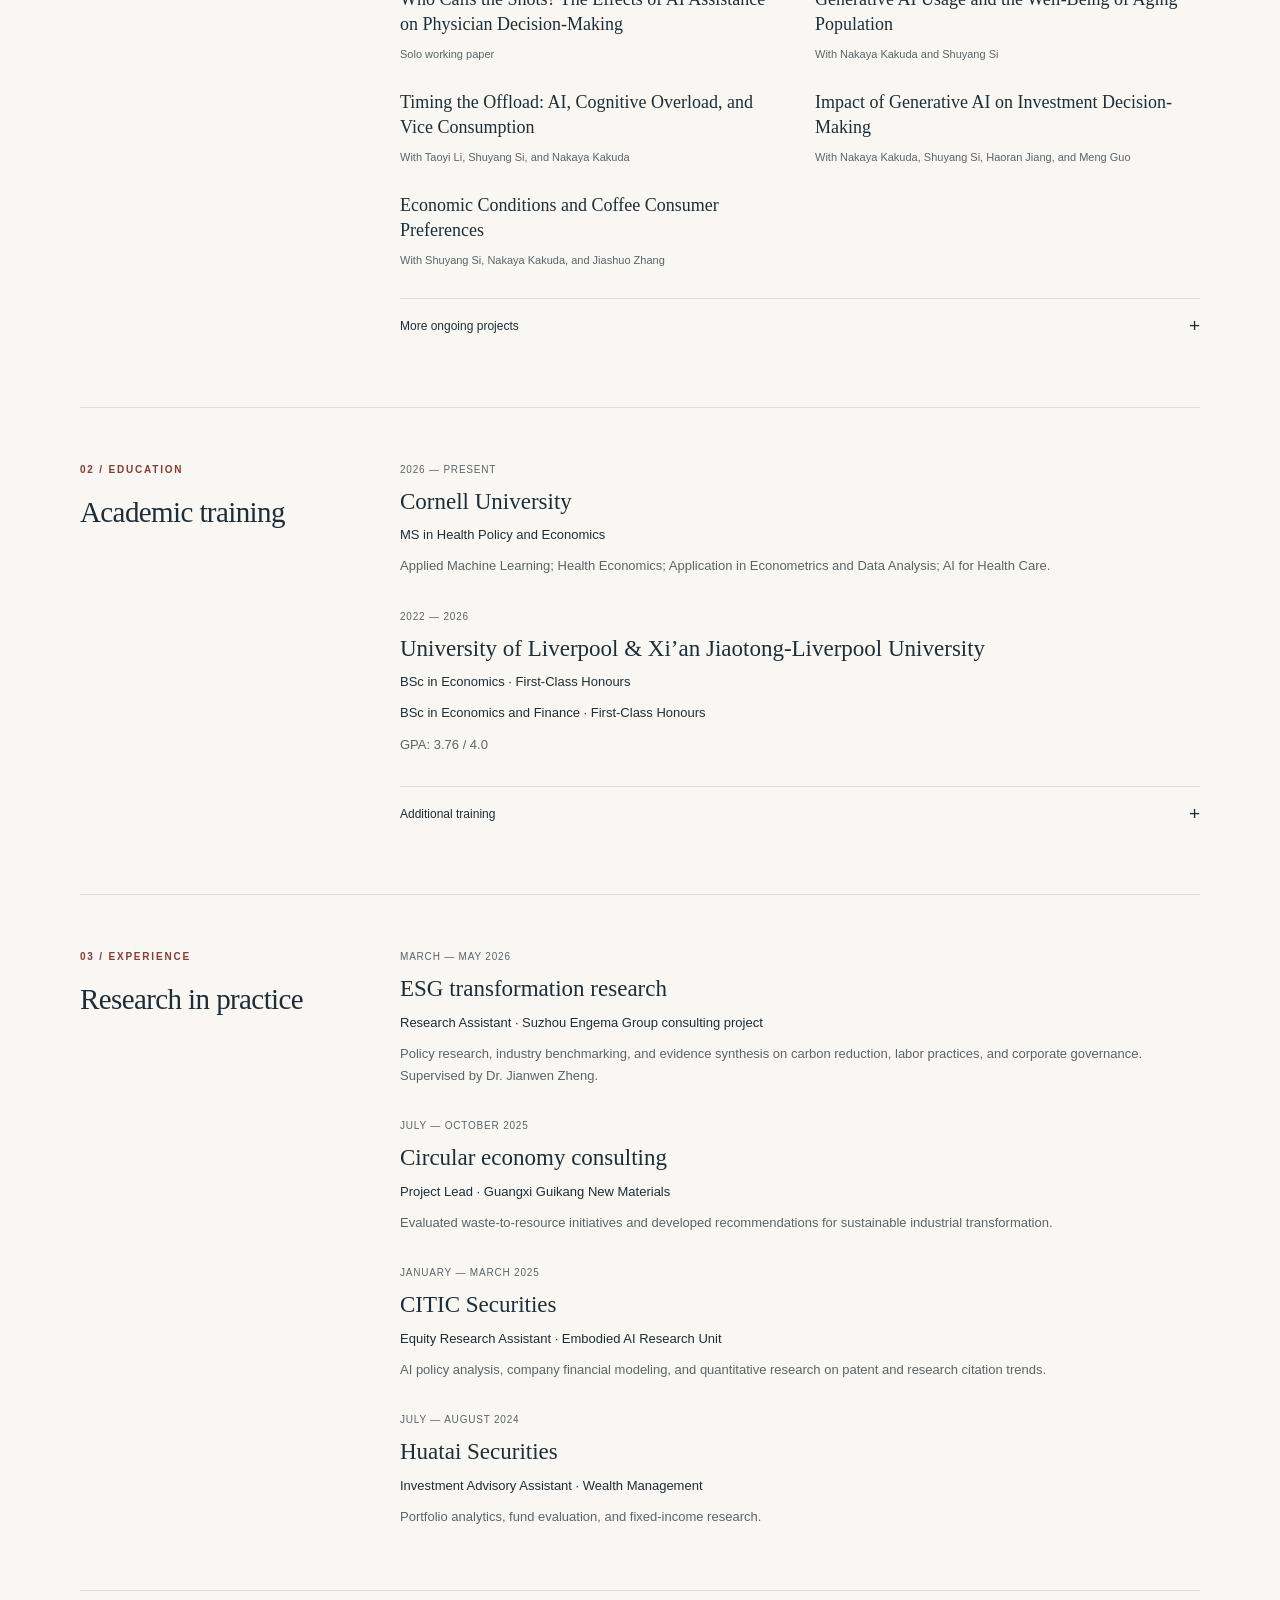
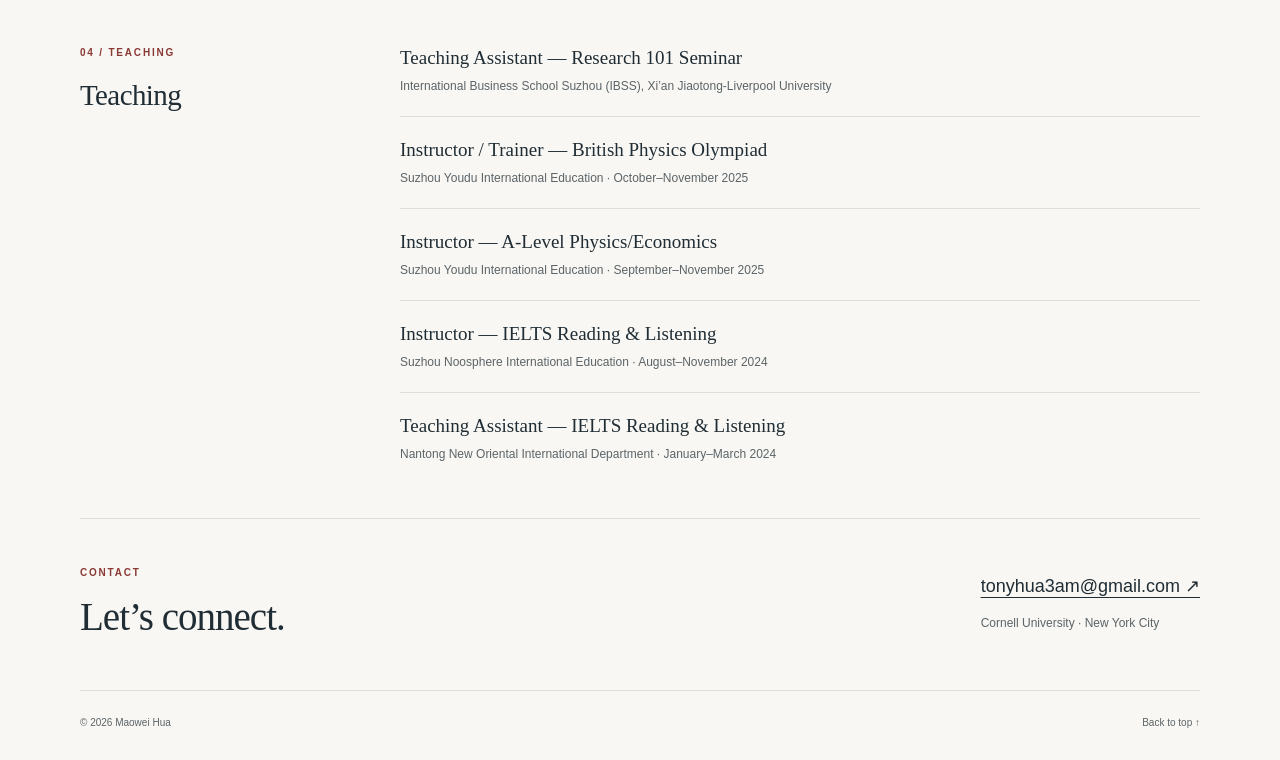
==== commit 346c6c65: "Add files via upload" ====
--- a/index.html
+++ b/index.html
@@ -21,9 +21,10 @@
         <p class="eyebrow">Applied economics · Consumer behavior · Information systems</p>
         <h1>Maowei Hua<span class="accent">.</span></h1>
         <p class="position">Master’s student at Cornell University<br><span>New York City</span></p>
-        <p class="intro">My research explores how individuals make decisions in changing economic, technological, and health-related environments, with interests spanning food economics, health economics, consumer behavior, and AI–human interaction.</p>
+        <p class="intro">I am an early-career researcher and Master’s student at Cornell University, supervised by Dr. Amelia Bond. I hold a Bachelor of Science in Economics (First-Class Honours) from the University of Liverpool and a Bachelor of Science in Economics and Finance (First-Class Honours) from Xi’an Jiaotong-Liverpool University.</p>
+        <p class="intro">My current research interests lie in health economics, food economics, consumer behavior, and AI–human interaction, and are shaped by my undergraduate training and close collaboration with the <a href="https://www.ss-research.com/team" target="_blank" rel="noopener">SS Research team</a>, where I serve as team leader.</p>
         <p class="intro">Currently preparing to pursue a PhD beginning in Fall 2028 or 2029.</p>
-        <p class="intro">For research collaborations and other opportunities, please contact me at <a href="mailto:tonyhua3am@gmail.com">tonyhua3am@gmail.com</a> or <a href="mailto:mah4068@med.cornell.edu">mah4068@med.cornell.edu</a>.</p>
+        <p class="intro">For research collaborations and other opportunities, please contact me at <a href="mailto:tonyhua3am@gmail.com">tonyhua3am@gmail.com</a> or <a href="mailto:mah4068@med.cornell.edu">mah4068@med.cornell.edu</a>. If you would like to work with my research team, please visit <a href="https://www.ss-research.com/join" target="_blank" rel="noopener">SS Research</a> to apply ☺️.</p>
         <div class="hero-links"><a class="button" href="cv.html">View curriculum vitae <span aria-hidden="true">↗</span></a><a class="text-link" href="mailto:tonyhua3am@gmail.com">Get in touch <span aria-hidden="true">↗</span></a></div>
       </div>
       <aside class="profile-aside" aria-label="Portrait and research interests">
@@ -39,13 +40,13 @@
       <div class="section-heading"><p class="eyebrow">01 / Research</p><h2>Working papers</h2></div>
       <div class="section-body">
         <article class="paper"><div class="paper-meta"><span>2026</span><span class="status">Under review</span></div><h3>Consumer Confidence and the Taste for Complexity: How Economic Outlook Shapes Sensory Consumption Through Time Orientation</h3><p class="authors">Shuyang Si, Nakaya Kakuda, Xiaolei Su, Na Zhao, and <strong>Maowei Hua</strong></p><p class="journal">Under review at <em>Journal of Business Research</em></p></article>
-        <article class="paper"><div class="paper-meta"><span>2026</span><span class="status">Manuscript prepared</span></div><h3>Service Trade Innovation Development Pilot Policy and Firms’ Artificial Intelligence Innovation: An Empirical Analysis Based on an Institutional Perspective</h3><p class="authors"><strong>Maowei Hua</strong></p><p class="journal">Prepared for submission</p></article>
+        <article class="paper"><div class="paper-meta"><span>2026</span><span class="status">Under review</span></div><h3>Service Trade Innovation Development Pilot Policy and Firms’ Artificial Intelligence Innovation: An Empirical Analysis Based on an Institutional Perspective</h3><p class="authors"><strong>Maowei Hua</strong></p><p class="journal">Under review at <em>World Economy</em></p></article>
         <h3 class="subheading">Work in progress</h3>
         <div class="projects">
-          <article><h4>Who Calls the Shots? The Effects of AI Assistance on Physician Decision-Making</h4><p>With Amelia Bond</p></article>
+          <article><h4>Who Calls the Shots? The Effects of AI Assistance on Physician Decision-Making</h4><p>Solo working paper</p></article>
           <article><h4>Generative AI Usage and the Well-Being of Aging Population</h4><p>With Nakaya Kakuda and Shuyang Si</p></article>
           <article><h4>Timing the Offload: AI, Cognitive Overload, and Vice Consumption</h4><p>With Taoyi Li, Shuyang Si, and Nakaya Kakuda</p></article>
-          <article><h4>Impact of Generative AI on Investment Decision-Making</h4><p>With Shuyang Si, Haoran Jiang, and Meng Guo</p></article>
+          <article><h4>Impact of Generative AI on Investment Decision-Making</h4><p>With Nakaya Kakuda, Shuyang Si, Haoran Jiang, and Meng Guo</p></article>
           <article><h4>Economic Conditions and Coffee Consumer Preferences</h4><p>With Shuyang Si, Nakaya Kakuda, and Jiashuo Zhang</p></article>
         </div>
         <details><summary>More ongoing projects <span aria-hidden="true">+</span></summary><div class="projects more-projects">
@@ -58,7 +59,7 @@
       <div class="section-heading"><p class="eyebrow">02 / Education</p><h2>Academic training</h2></div>
       <div class="section-body">
         <article class="timeline-item"><p class="date">2026 — Present</p><h3>Cornell University</h3><p>MS in Health Policy and Economics</p><p class="muted">Applied Machine Learning; Health Economics; Application in Econometrics and Data Analysis; AI for Health Care.</p></article>
-        <article class="timeline-item"><p class="date">2022 — 2026</p><h3>Xi’an Jiaotong-Liverpool University</h3><p>BSc in Economics and Finance · First-Class Honours</p><p class="muted">GPA: 3.76 / 4.0</p></article>
+        <article class="timeline-item"><p class="date">2022 — 2026</p><h3>University of Liverpool &amp; Xi’an Jiaotong-Liverpool University</h3><p>BSc in Economics · First-Class Honours</p><p>BSc in Economics and Finance · First-Class Honours</p><p class="muted">GPA: 3.76 / 4.0</p></article>
         <details><summary>Additional training <span aria-hidden="true">+</span></summary><div class="additional"><h4>Cornell CICER Summer School · 2025</h4><p>Big data and business analytics, behavioral and environmental economics, corporate finance, and Python. Grade: A+; ranked in the top two.</p><h4>Applied Marketing Analytics Research Seminar · 2024</h4><p>R for statistics in social science. Supervised by Dr. Gokhan Yildirim, Imperial College Business School. Grade: A.</p></div></details>
       </div>
     </section>
@@ -75,9 +76,9 @@
       <div class="section-heading"><p class="eyebrow">04 / Teaching</p><h2>Teaching</h2></div>
       <div class="section-body">
         <ul class="teaching-list">
-          <li><h3>Teaching Assistant — S.E.E.D.S. Research Team</h3><p>International Business School Suzhou (IBSS), Xi’an Jiaotong-Liverpool University</p></li>
+          <li><h3>Teaching Assistant — Research 101 Seminar</h3><p>International Business School Suzhou (IBSS), Xi’an Jiaotong-Liverpool University</p></li>
           <li><h3>Instructor / Trainer — British Physics Olympiad</h3><p>Suzhou Youdu International Education · October–November 2025</p></li>
-          <li><h3>Instructor — A-Level Physics</h3><p>Suzhou Youdu International Education · September–November 2025</p></li>
+          <li><h3>Instructor — A-Level Physics/Economics</h3><p>Suzhou Youdu International Education · September–November 2025</p></li>
           <li><h3>Instructor — IELTS Reading &amp; Listening</h3><p>Suzhou Noosphere International Education · August–November 2024</p></li>
           <li><h3>Teaching Assistant — IELTS Reading &amp; Listening</h3><p>Nantong New Oriental International Department · January–March 2024</p></li>
         </ul>
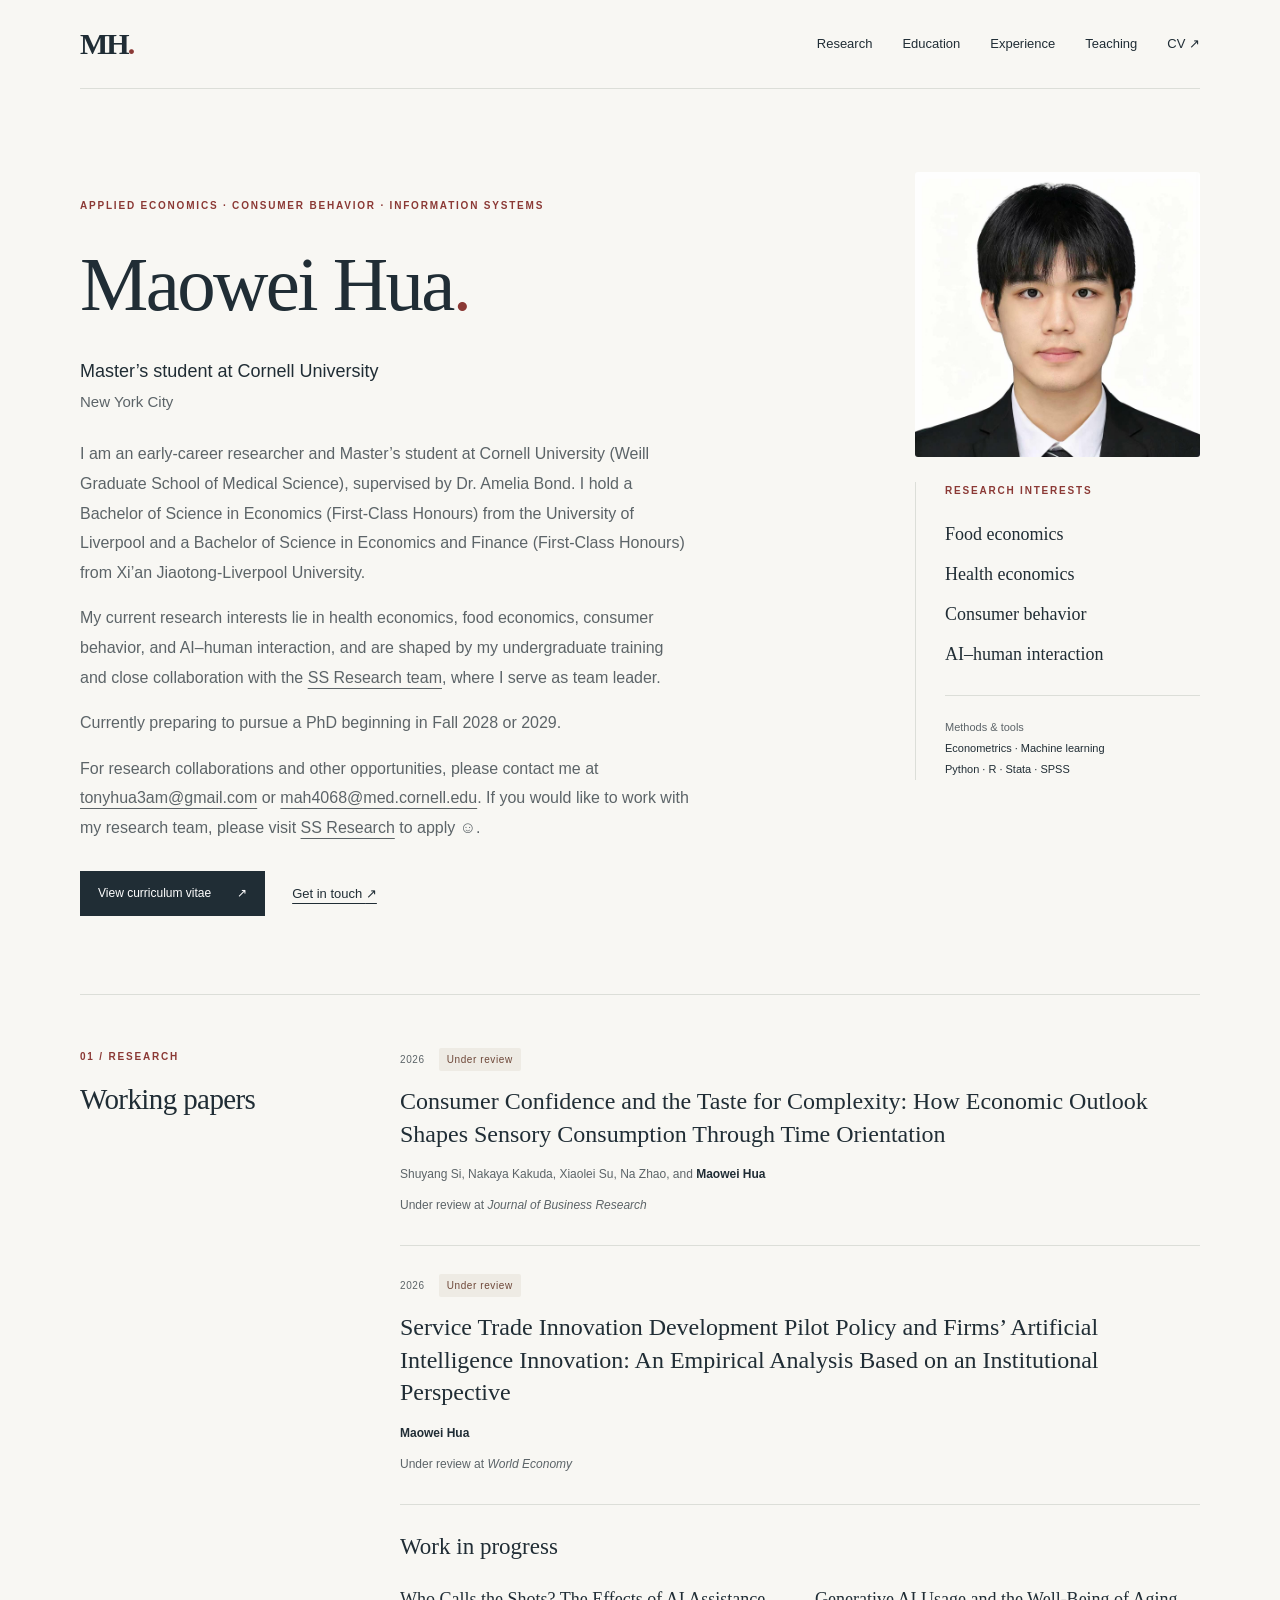
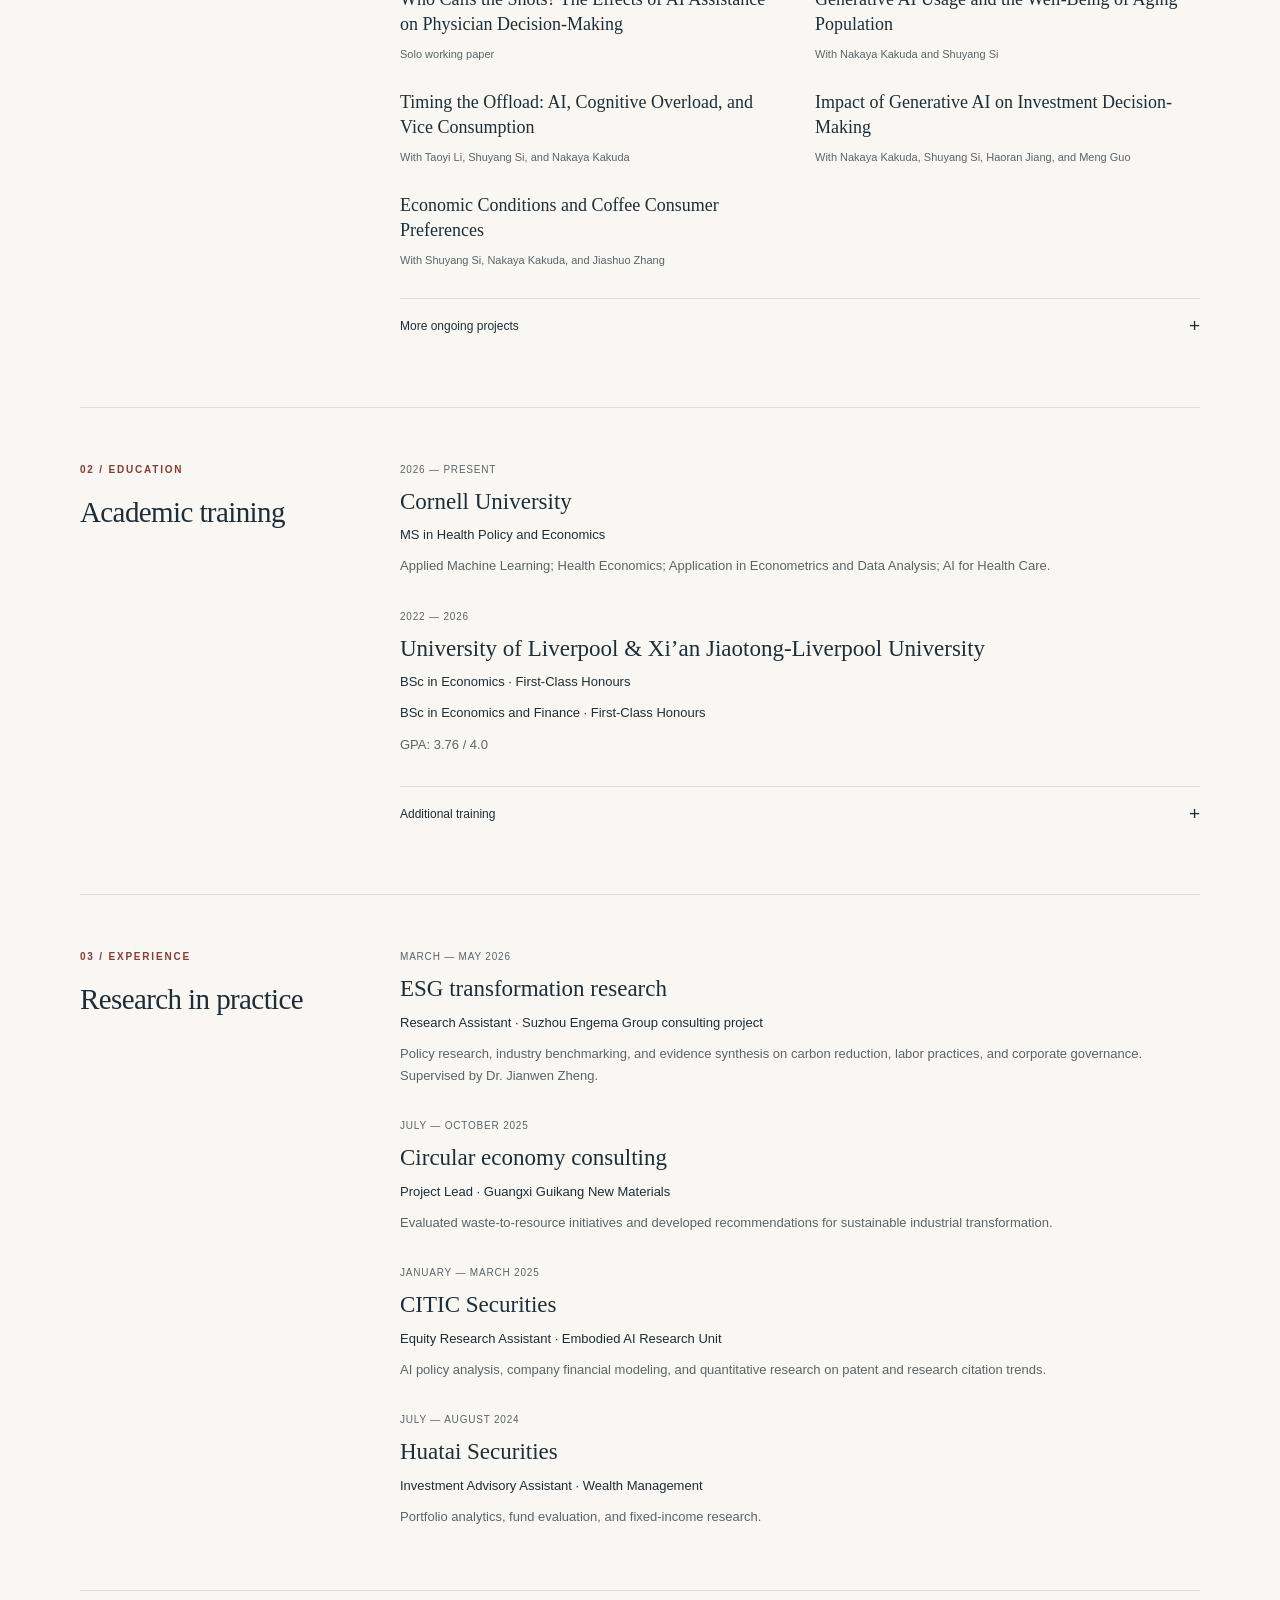
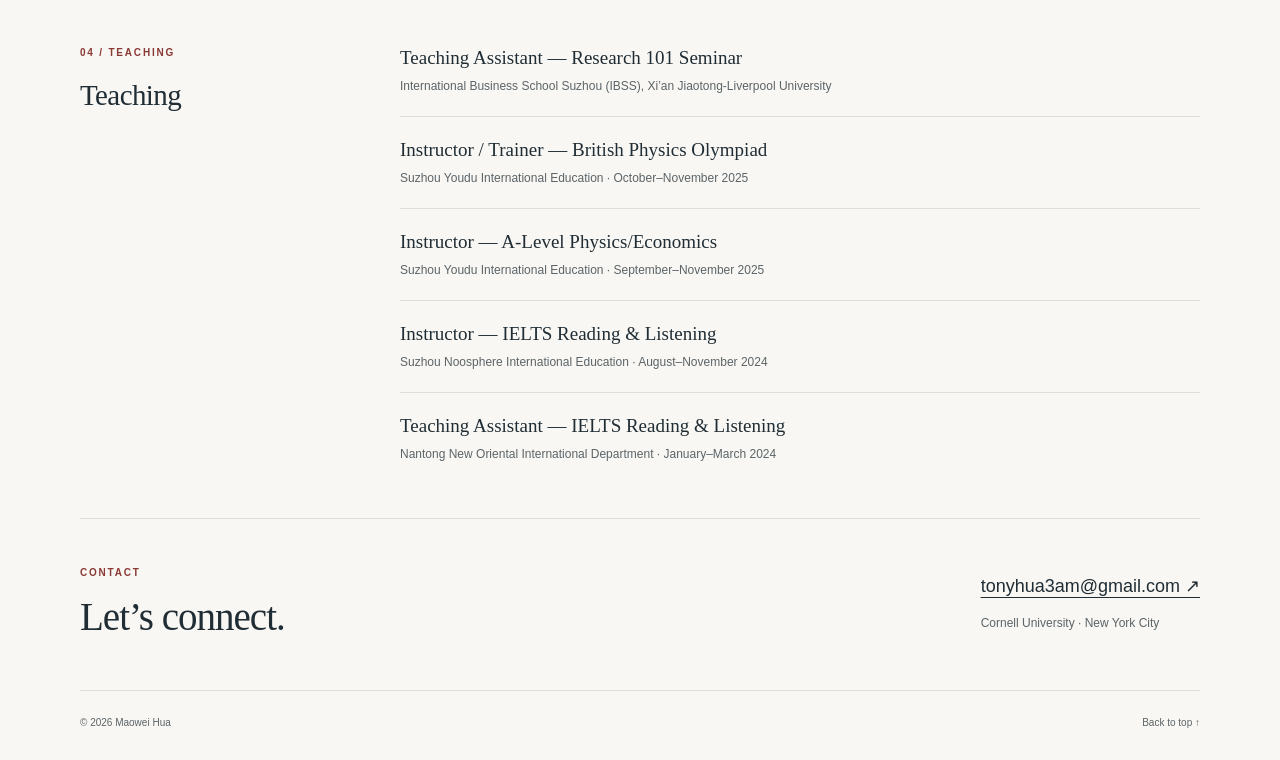
==== commit c7cbda74: "Add files via upload" ====
--- a/index.html
+++ b/index.html
@@ -21,7 +21,7 @@
         <p class="eyebrow">Applied economics · Consumer behavior · Information systems</p>
         <h1>Maowei Hua<span class="accent">.</span></h1>
         <p class="position">Master’s student at Cornell University<br><span>New York City</span></p>
-        <p class="intro">I am an early-career researcher and Master’s student at Cornell University, supervised by Dr. Amelia Bond. I hold a Bachelor of Science in Economics (First-Class Honours) from the University of Liverpool and a Bachelor of Science in Economics and Finance (First-Class Honours) from Xi’an Jiaotong-Liverpool University.</p>
+        <p class="intro">I am an early-career researcher and Master’s student at Cornell University (Weill Graduate School of Medical Science), supervised by Dr. Amelia Bond. I hold a Bachelor of Science in Economics (First-Class Honours) from the University of Liverpool and a Bachelor of Science in Economics and Finance (First-Class Honours) from Xi’an Jiaotong-Liverpool University.</p>
         <p class="intro">My current research interests lie in health economics, food economics, consumer behavior, and AI–human interaction, and are shaped by my undergraduate training and close collaboration with the <a href="https://www.ss-research.com/team" target="_blank" rel="noopener">SS Research team</a>, where I serve as team leader.</p>
         <p class="intro">Currently preparing to pursue a PhD beginning in Fall 2028 or 2029.</p>
         <p class="intro">For research collaborations and other opportunities, please contact me at <a href="mailto:tonyhua3am@gmail.com">tonyhua3am@gmail.com</a> or <a href="mailto:mah4068@med.cornell.edu">mah4068@med.cornell.edu</a>. If you would like to work with my research team, please visit <a href="https://www.ss-research.com/join" target="_blank" rel="noopener">SS Research</a> to apply ☺️.</p>
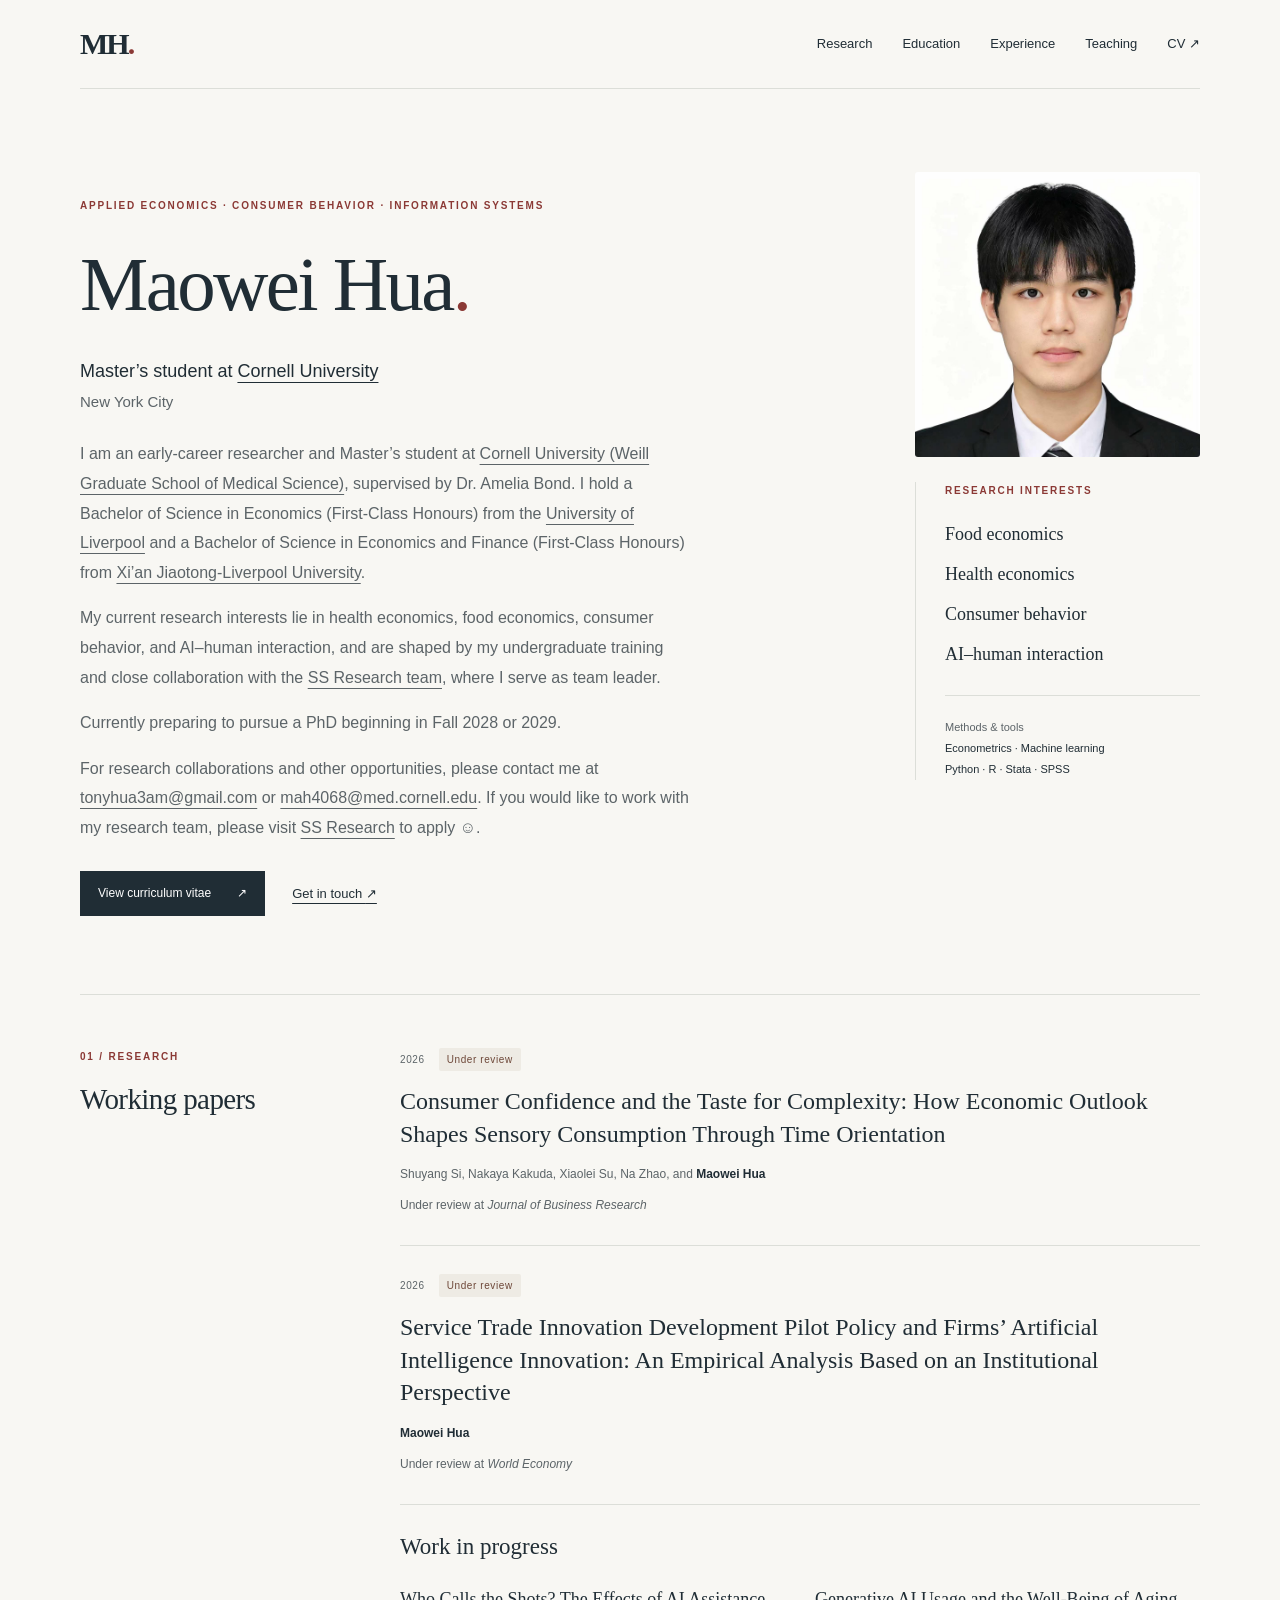
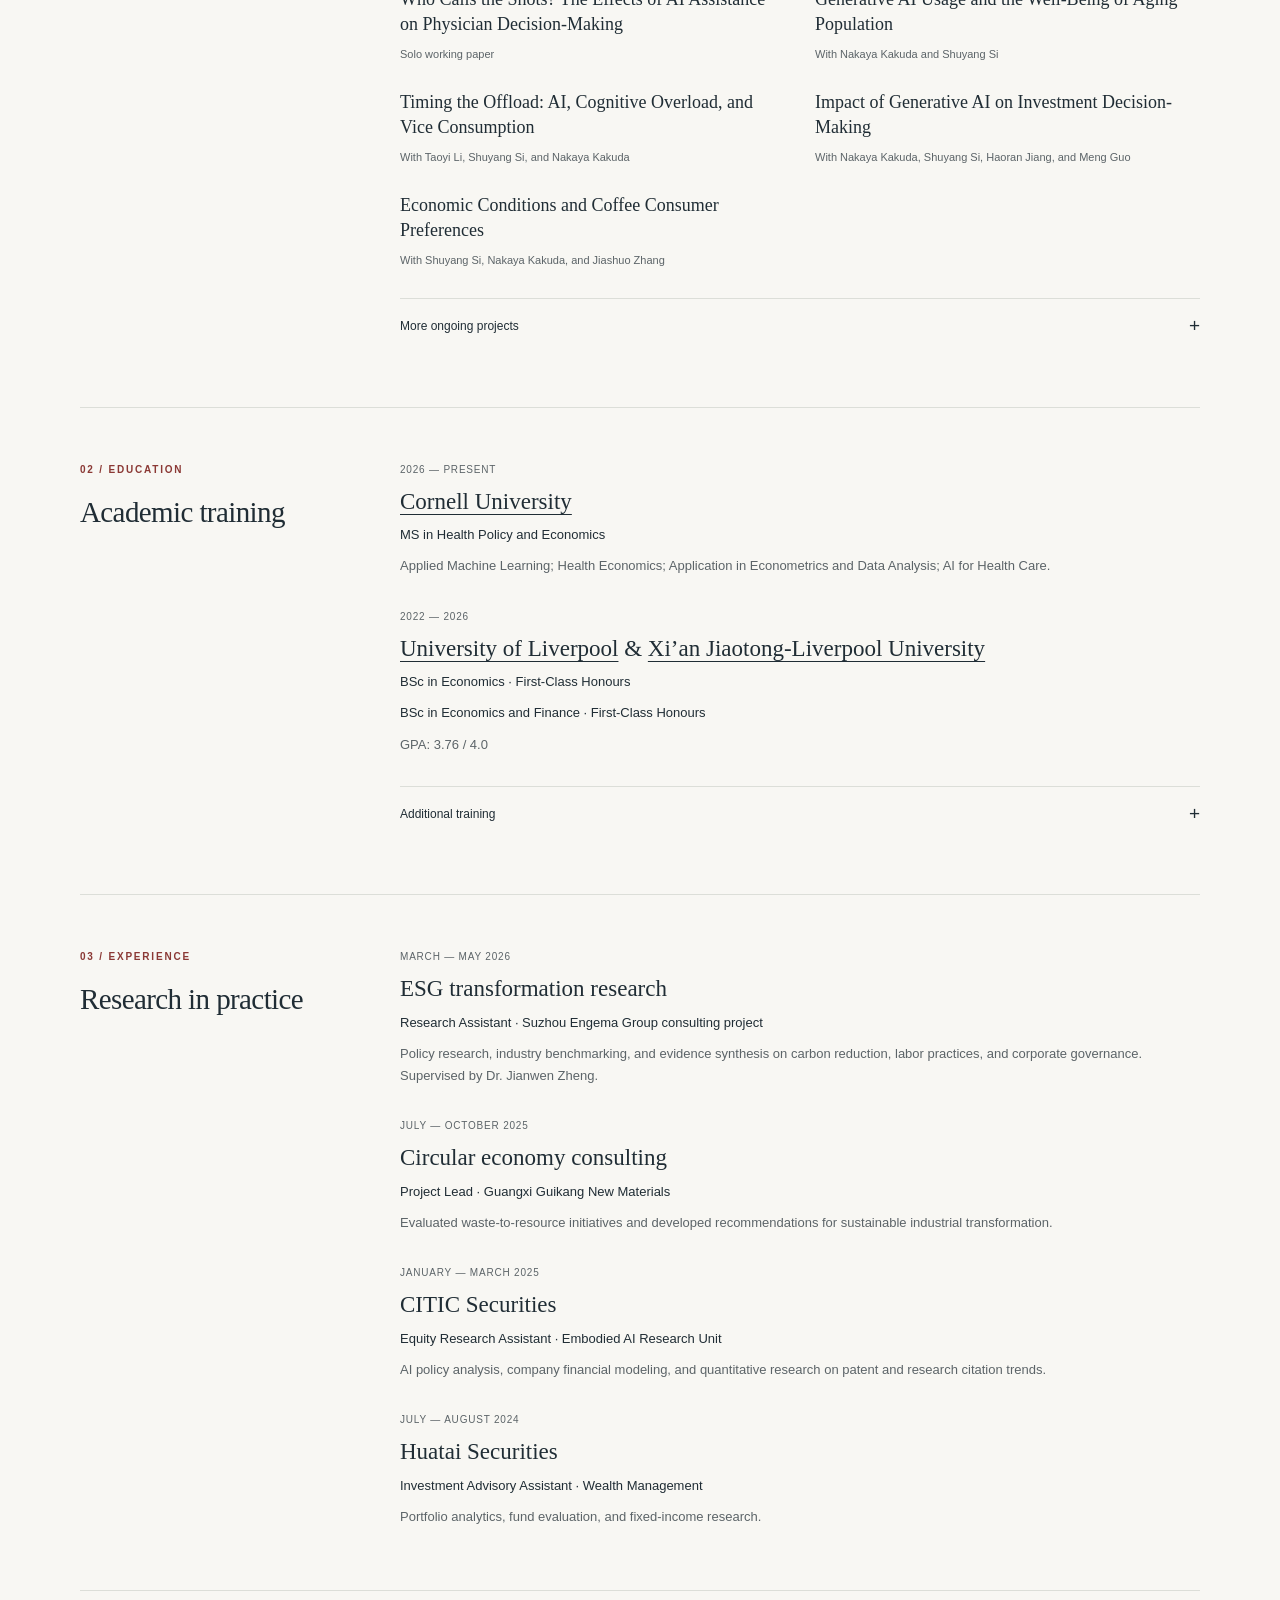
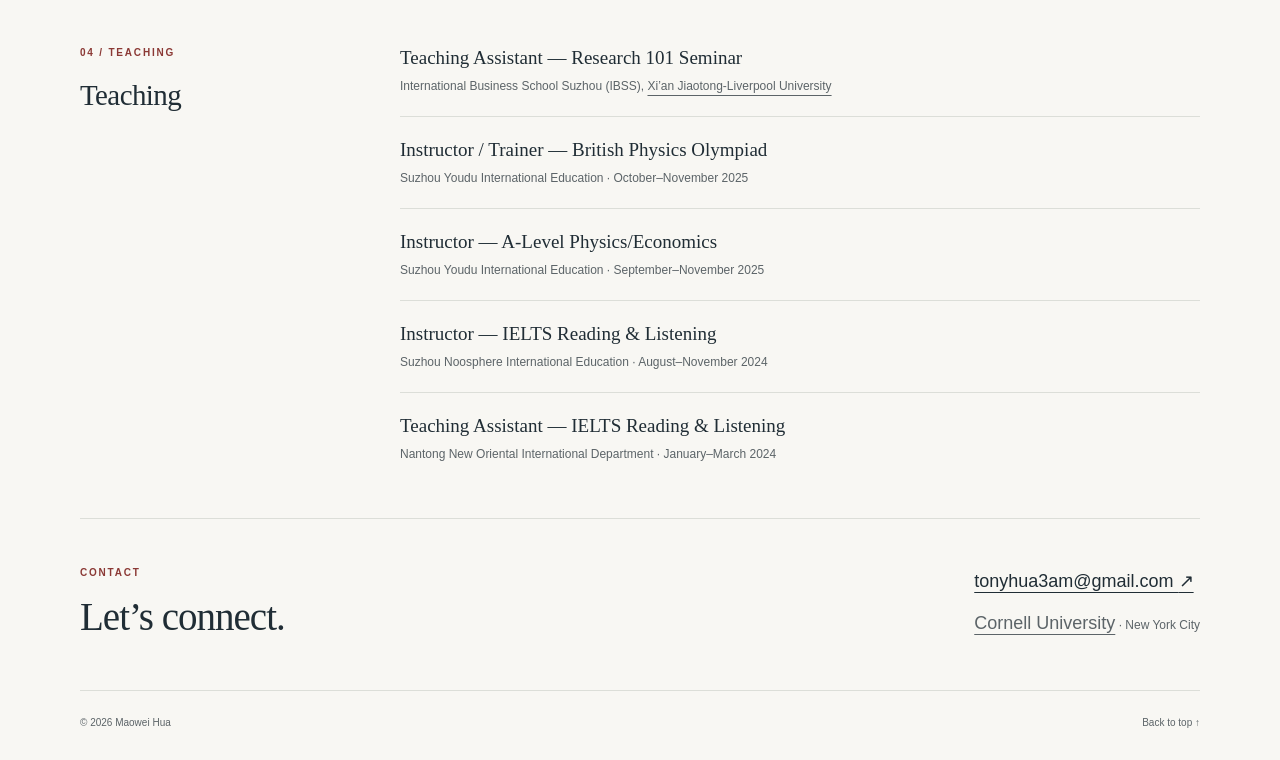
==== commit 45b305a6: "Add files via upload" ====
--- a/index.html
+++ b/index.html
@@ -20,8 +20,8 @@
       <div class="hero-main">
         <p class="eyebrow">Applied economics · Consumer behavior · Information systems</p>
         <h1>Maowei Hua<span class="accent">.</span></h1>
-        <p class="position">Master’s student at Cornell University<br><span>New York City</span></p>
-        <p class="intro">I am an early-career researcher and Master’s student at Cornell University (Weill Graduate School of Medical Science), supervised by Dr. Amelia Bond. I hold a Bachelor of Science in Economics (First-Class Honours) from the University of Liverpool and a Bachelor of Science in Economics and Finance (First-Class Honours) from Xi’an Jiaotong-Liverpool University.</p>
+        <p class="position">Master’s student at <a href="https://weill.cornell.edu/" target="_blank" rel="noopener">Cornell University</a><br><span>New York City</span></p>
+        <p class="intro">I am an early-career researcher and Master’s student at <a href="https://weill.cornell.edu/" target="_blank" rel="noopener">Cornell University (Weill Graduate School of Medical Science)</a>, supervised by Dr. Amelia Bond. I hold a Bachelor of Science in Economics (First-Class Honours) from the <a href="https://www.liverpool.ac.uk/" target="_blank" rel="noopener">University of Liverpool</a> and a Bachelor of Science in Economics and Finance (First-Class Honours) from <a href="https://www.xjtlu.edu.cn/en" target="_blank" rel="noopener">Xi’an Jiaotong-Liverpool University</a>.</p>
         <p class="intro">My current research interests lie in health economics, food economics, consumer behavior, and AI–human interaction, and are shaped by my undergraduate training and close collaboration with the <a href="https://www.ss-research.com/team" target="_blank" rel="noopener">SS Research team</a>, where I serve as team leader.</p>
         <p class="intro">Currently preparing to pursue a PhD beginning in Fall 2028 or 2029.</p>
         <p class="intro">For research collaborations and other opportunities, please contact me at <a href="mailto:tonyhua3am@gmail.com">tonyhua3am@gmail.com</a> or <a href="mailto:mah4068@med.cornell.edu">mah4068@med.cornell.edu</a>. If you would like to work with my research team, please visit <a href="https://www.ss-research.com/join" target="_blank" rel="noopener">SS Research</a> to apply ☺️.</p>
@@ -58,8 +58,8 @@
     <section id="education" class="section">
       <div class="section-heading"><p class="eyebrow">02 / Education</p><h2>Academic training</h2></div>
       <div class="section-body">
-        <article class="timeline-item"><p class="date">2026 — Present</p><h3>Cornell University</h3><p>MS in Health Policy and Economics</p><p class="muted">Applied Machine Learning; Health Economics; Application in Econometrics and Data Analysis; AI for Health Care.</p></article>
-        <article class="timeline-item"><p class="date">2022 — 2026</p><h3>University of Liverpool &amp; Xi’an Jiaotong-Liverpool University</h3><p>BSc in Economics · First-Class Honours</p><p>BSc in Economics and Finance · First-Class Honours</p><p class="muted">GPA: 3.76 / 4.0</p></article>
+        <article class="timeline-item"><p class="date">2026 — Present</p><h3><a href="https://weill.cornell.edu/" target="_blank" rel="noopener">Cornell University</a></h3><p>MS in Health Policy and Economics</p><p class="muted">Applied Machine Learning; Health Economics; Application in Econometrics and Data Analysis; AI for Health Care.</p></article>
+        <article class="timeline-item"><p class="date">2022 — 2026</p><h3><a href="https://www.liverpool.ac.uk/" target="_blank" rel="noopener">University of Liverpool</a> &amp; <a href="https://www.xjtlu.edu.cn/en" target="_blank" rel="noopener">Xi’an Jiaotong-Liverpool University</a></h3><p>BSc in Economics · First-Class Honours</p><p>BSc in Economics and Finance · First-Class Honours</p><p class="muted">GPA: 3.76 / 4.0</p></article>
         <details><summary>Additional training <span aria-hidden="true">+</span></summary><div class="additional"><h4>Cornell CICER Summer School · 2025</h4><p>Big data and business analytics, behavioral and environmental economics, corporate finance, and Python. Grade: A+; ranked in the top two.</p><h4>Applied Marketing Analytics Research Seminar · 2024</h4><p>R for statistics in social science. Supervised by Dr. Gokhan Yildirim, Imperial College Business School. Grade: A.</p></div></details>
       </div>
     </section>
@@ -76,7 +76,7 @@
       <div class="section-heading"><p class="eyebrow">04 / Teaching</p><h2>Teaching</h2></div>
       <div class="section-body">
         <ul class="teaching-list">
-          <li><h3>Teaching Assistant — Research 101 Seminar</h3><p>International Business School Suzhou (IBSS), Xi’an Jiaotong-Liverpool University</p></li>
+          <li><h3>Teaching Assistant — Research 101 Seminar</h3><p>International Business School Suzhou (IBSS), <a href="https://www.xjtlu.edu.cn/en" target="_blank" rel="noopener">Xi’an Jiaotong-Liverpool University</a></p></li>
           <li><h3>Instructor / Trainer — British Physics Olympiad</h3><p>Suzhou Youdu International Education · October–November 2025</p></li>
           <li><h3>Instructor — A-Level Physics/Economics</h3><p>Suzhou Youdu International Education · September–November 2025</p></li>
           <li><h3>Instructor — IELTS Reading &amp; Listening</h3><p>Suzhou Noosphere International Education · August–November 2024</p></li>
@@ -84,7 +84,7 @@
         </ul>
       </div>
     </section>
-    <section id="contact" class="contact"><div><p class="eyebrow">Contact</p><h2>Let’s connect.</h2></div><div><a href="mailto:tonyhua3am@gmail.com">tonyhua3am@gmail.com <span aria-hidden="true">↗</span></a><p>Cornell University · New York City</p></div></section>
+    <section id="contact" class="contact"><div><p class="eyebrow">Contact</p><h2>Let’s connect.</h2></div><div><a href="mailto:tonyhua3am@gmail.com">tonyhua3am@gmail.com <span aria-hidden="true">↗</span></a><p><a href="https://weill.cornell.edu/" target="_blank" rel="noopener">Cornell University</a> · New York City</p></div></section>
   </main>
   <footer class="wrap footer"><span>© 2026 Maowei Hua</span><a href="#home">Back to top ↑</a></footer>
 </body>
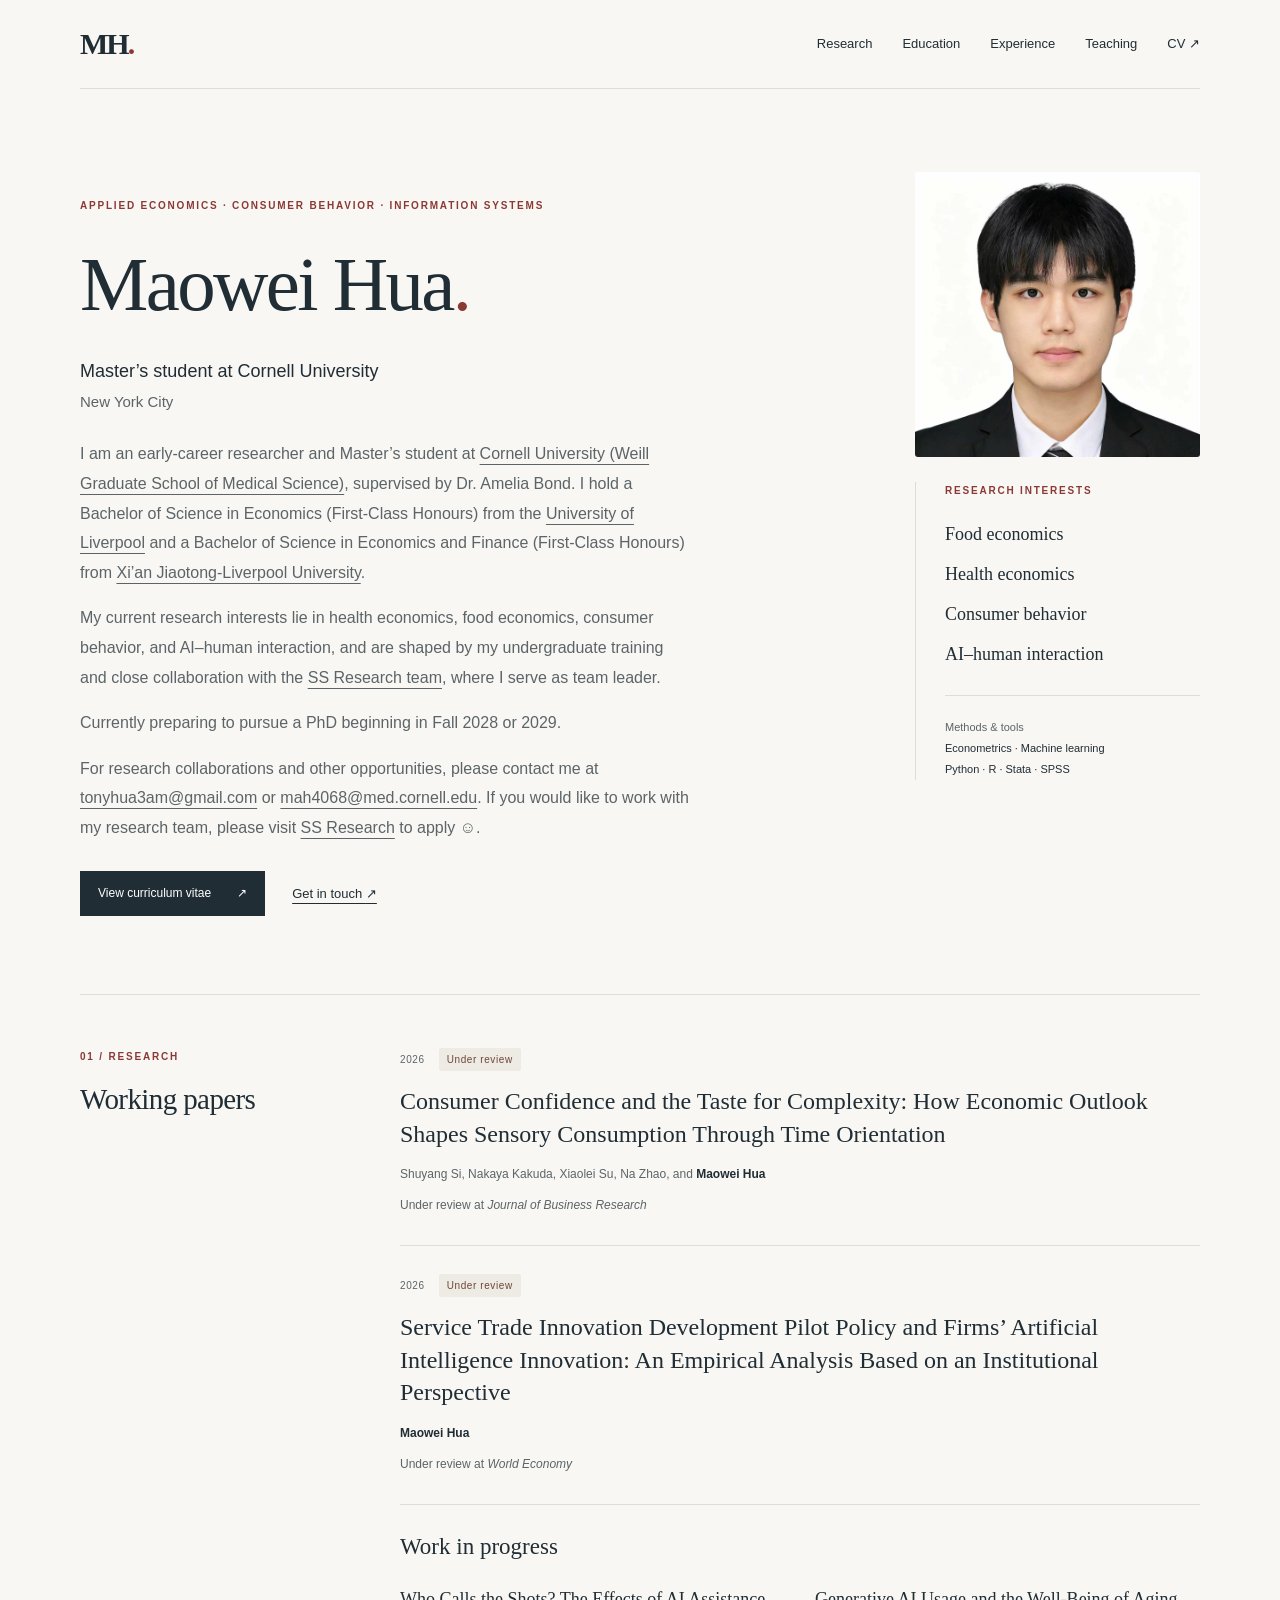
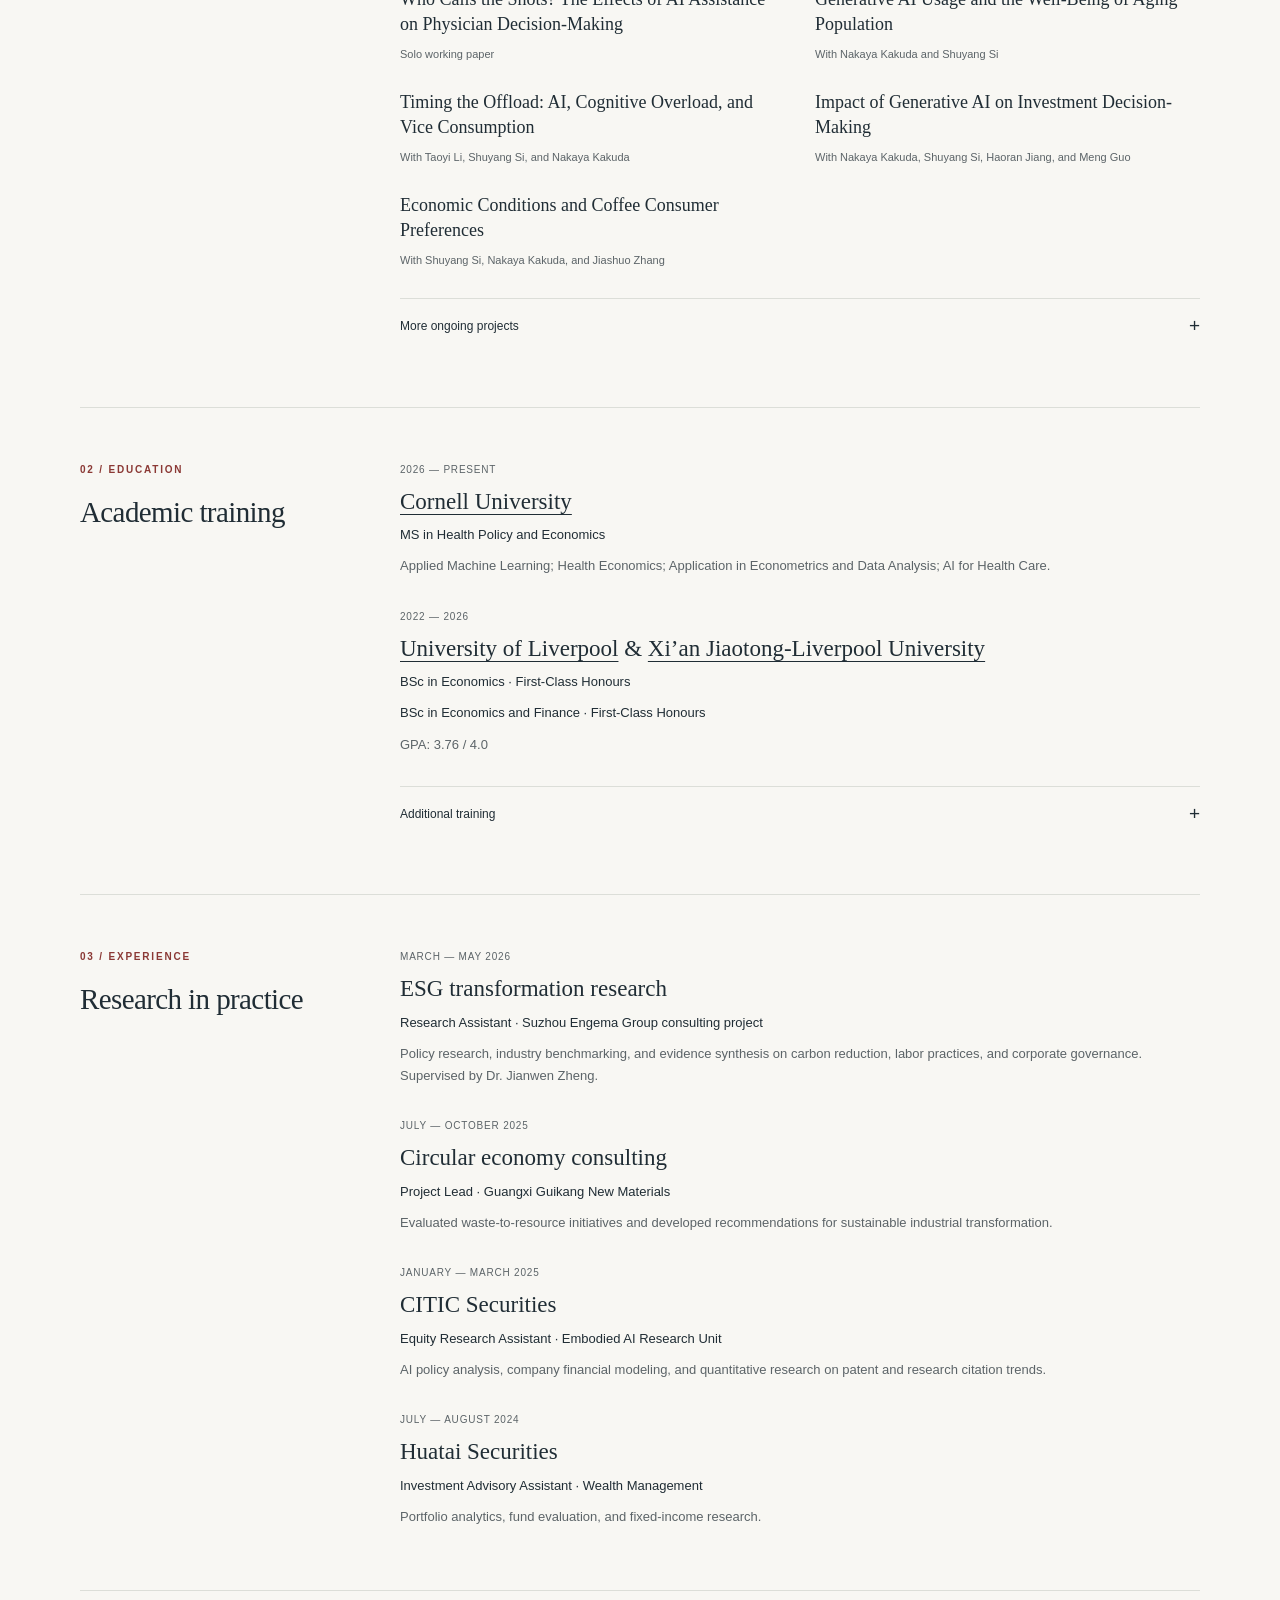
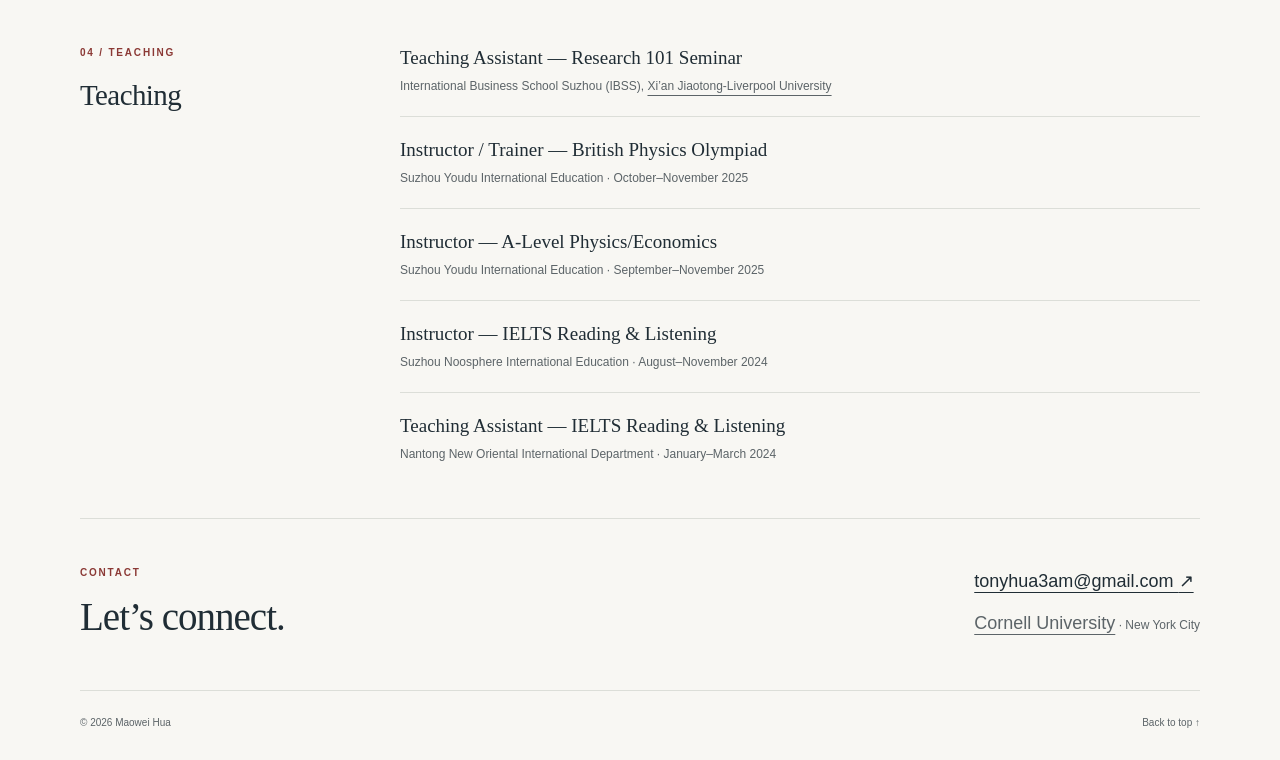
==== commit 73cead79: "Add files via upload" ====
--- a/index.html
+++ b/index.html
@@ -20,7 +20,7 @@
       <div class="hero-main">
         <p class="eyebrow">Applied economics · Consumer behavior · Information systems</p>
         <h1>Maowei Hua<span class="accent">.</span></h1>
-        <p class="position">Master’s student at <a href="https://weill.cornell.edu/" target="_blank" rel="noopener">Cornell University</a><br><span>New York City</span></p>
+        <p class="position">Master’s student at Cornell University<br><span>New York City</span></p>
         <p class="intro">I am an early-career researcher and Master’s student at <a href="https://weill.cornell.edu/" target="_blank" rel="noopener">Cornell University (Weill Graduate School of Medical Science)</a>, supervised by Dr. Amelia Bond. I hold a Bachelor of Science in Economics (First-Class Honours) from the <a href="https://www.liverpool.ac.uk/" target="_blank" rel="noopener">University of Liverpool</a> and a Bachelor of Science in Economics and Finance (First-Class Honours) from <a href="https://www.xjtlu.edu.cn/en" target="_blank" rel="noopener">Xi’an Jiaotong-Liverpool University</a>.</p>
         <p class="intro">My current research interests lie in health economics, food economics, consumer behavior, and AI–human interaction, and are shaped by my undergraduate training and close collaboration with the <a href="https://www.ss-research.com/team" target="_blank" rel="noopener">SS Research team</a>, where I serve as team leader.</p>
         <p class="intro">Currently preparing to pursue a PhD beginning in Fall 2028 or 2029.</p>
